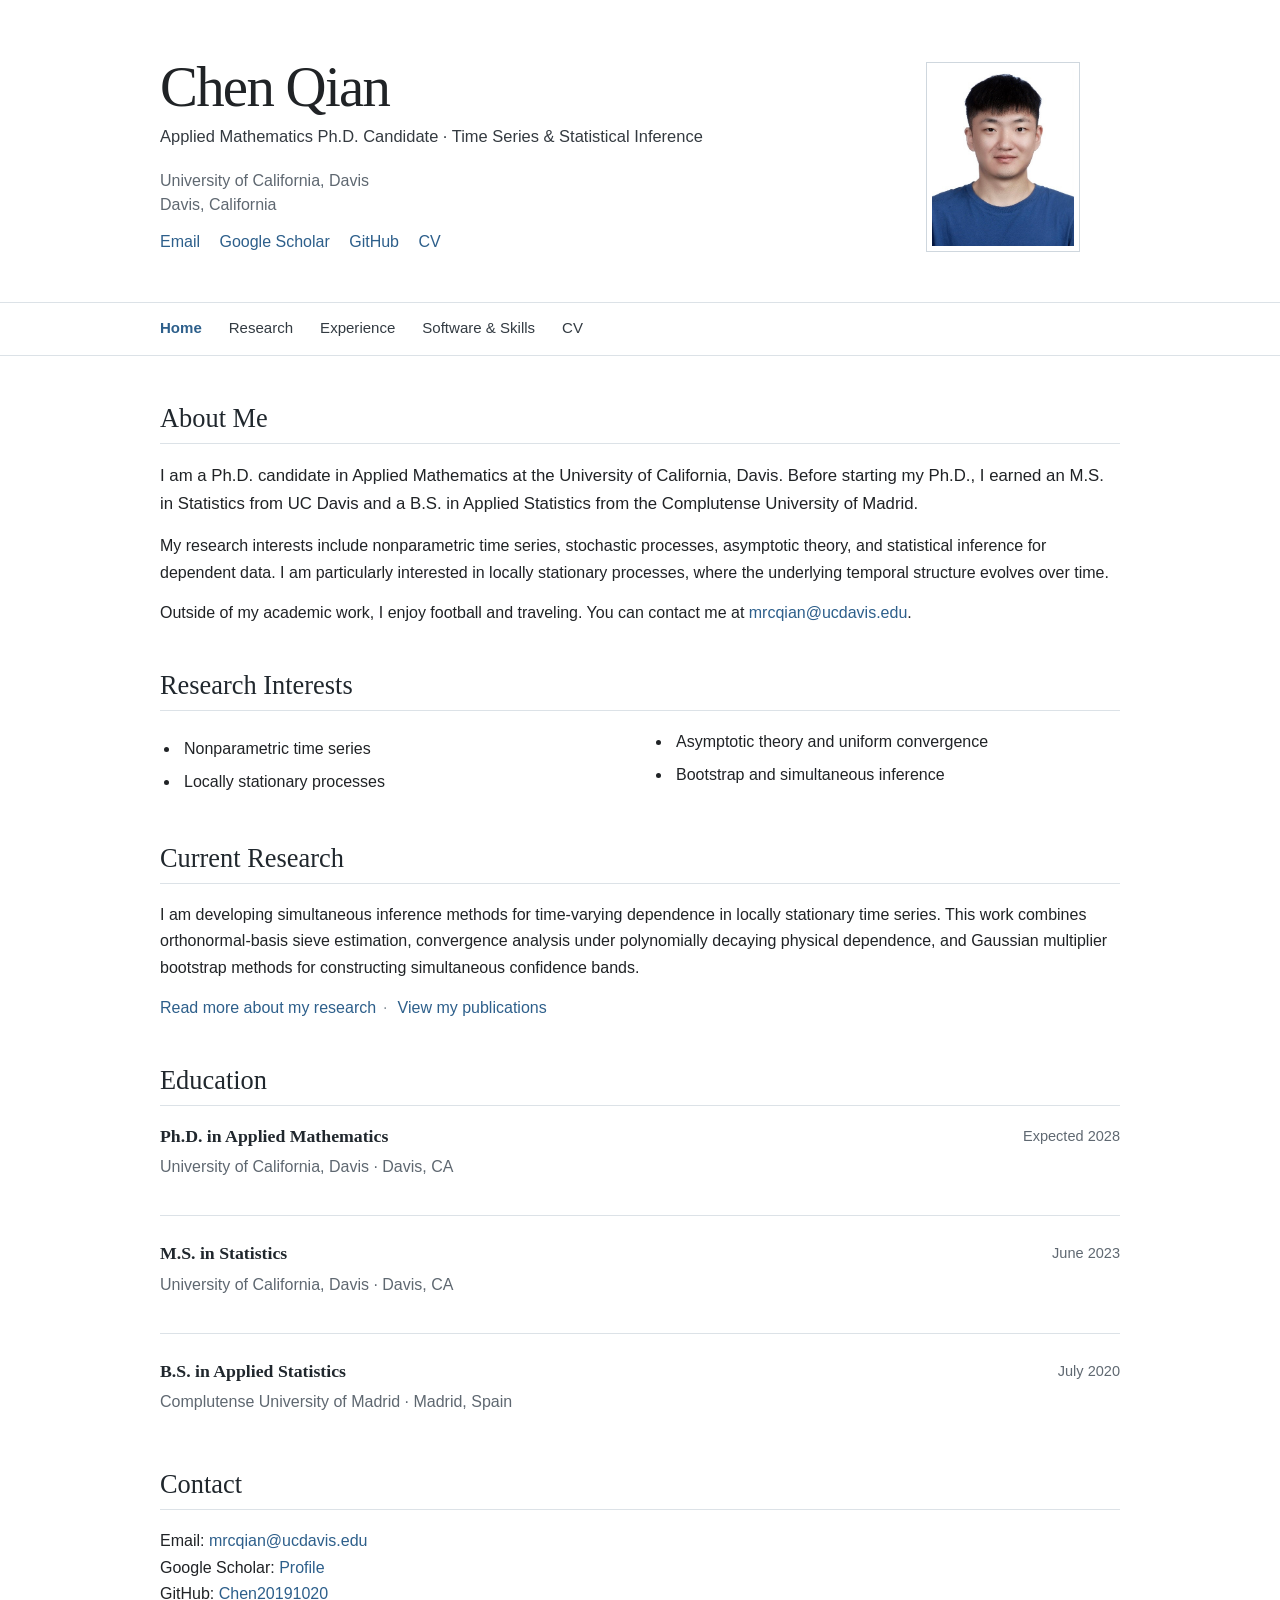
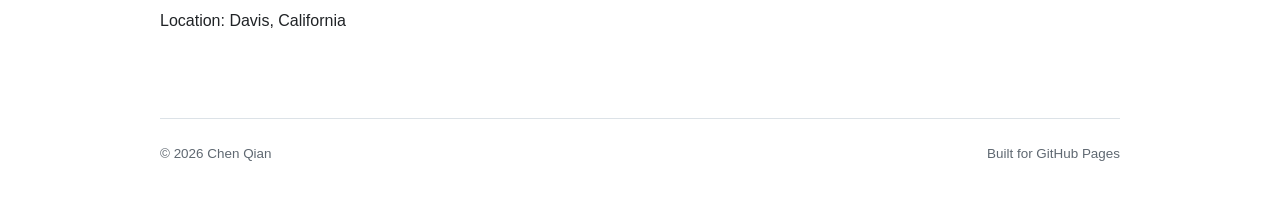
==== index.html @ c3c20bcf "Update index.html" ====
<!doctype html>
<html lang="en">
<head>
  <meta charset="utf-8">
  <meta name="viewport" content="width=device-width, initial-scale=1">
  <meta name="description" content="Chen Qian, Applied Mathematics Ph.D. candidate at UC Davis working on nonparametric time series, stochastic processes, asymptotic theory, and statistical inference for dependent data.">
  <title>Chen Qian | Time Series &amp; Statistical Inference</title>
  <link rel="icon" href="assets/favicon.svg" type="image/svg+xml">
  <link rel="stylesheet" href="assets/styles.css">
</head>
<body>
<header class="site-header">
  <div class="header-inner">
    <div class="identity">
      <h1>Chen Qian</h1>
      <p class="title">Applied Mathematics Ph.D. Candidate · Time Series &amp; Statistical Inference</p>
      <address>
        University of California, Davis<br>
        Davis, California
        <div class="contact-row">
          <a href="mailto:mrcqian@ucdavis.edu">Email</a>
          <a href="https://scholar.google.com/citations?hl=en&amp;user=TE2tZyUAAAAJ" target="_blank" rel="noopener">Google Scholar</a>
          <a href="https://github.com/Chen20191020" target="_blank" rel="noopener">GitHub</a>
          <a href="assets/Chen_Qian_CV.pdf" target="_blank" rel="noopener">CV</a>
        </div>
      </address>
    </div>
    <figure class="portrait">
      <img src="assets/profile-photo.jpg" alt="Portrait of Chen Qian">
    </figure>
  </div>
</header>
<nav class="primary-nav" aria-label="Primary navigation">
  <div class="nav-inner">
    <a class="active" href="index.html">Home</a>
    <a href="research.html">Research</a>
    <a href="experience.html">Experience</a>
    <a href="software.html">Software &amp; Skills</a>
    <a href="assets/Chen_Qian_CV.pdf" target="_blank" rel="noopener">CV</a>
  </div>
</nav>
<main>
  <section>
    <h2>About Me</h2>
    <p class="lead">I am a Ph.D. candidate in Applied Mathematics at the University of California, Davis. Before starting my Ph.D., I earned an M.S. in Statistics from UC Davis and a B.S. in Applied Statistics from the Complutense University of Madrid.</p>
    <p>My research interests include nonparametric time series, stochastic processes, asymptotic theory, and statistical inference for dependent data. I am particularly interested in locally stationary processes, where the underlying temporal structure evolves over time.</p>
    <p>Outside of my academic work, I enjoy football and traveling. You can contact me at <a href="mailto:mrcqian@ucdavis.edu">mrcqian@ucdavis.edu</a>.</p>
  </section>

  <section>
    <h2>Research Interests</h2>
    <ul class="clean-list interest-list">
      <li>Nonparametric time series</li>
      <li>Locally stationary processes</li>
      <li>Asymptotic theory and uniform convergence</li>
      <li>Bootstrap and simultaneous inference</li>
    </ul>
  </section>

  <section>
    <h2>Current Research</h2>
    <p>I am developing simultaneous inference methods for time-varying dependence in locally stationary time series. This work combines orthonormal-basis sieve estimation, convergence analysis under polynomially decaying physical dependence, and Gaussian multiplier bootstrap methods for constructing simultaneous confidence bands.</p>
    <p class="entry-links"><a href="research.html">Read more about my research</a><a href="https://scholar.google.com/citations?hl=en&amp;user=TE2tZyUAAAAJ" target="_blank" rel="noopener">View my publications</a></p>
  </section>

  <section>
    <h2>Education</h2>
    <ul class="timeline">
      <li>
        <div class="entry-head"><div><h3>Ph.D. in Applied Mathematics</h3><p class="entry-org">University of California, Davis · Davis, CA</p></div><time>Expected 2028</time></div>
      </li>
      <li>
        <div class="entry-head"><div><h3>M.S. in Statistics</h3><p class="entry-org">University of California, Davis · Davis, CA</p></div><time>June 2023</time></div>
      </li>
      <li>
        <div class="entry-head"><div><h3>B.S. in Applied Statistics</h3><p class="entry-org">Complutense University of Madrid · Madrid, Spain</p></div><time>July 2020</time></div>
      </li>
    </ul>
  </section>

  <section>
    <h2>Contact</h2>
    <p>Email: <a href="mailto:mrcqian@ucdavis.edu">mrcqian@ucdavis.edu</a><br>
    Google Scholar: <a href="https://scholar.google.com/citations?hl=en&amp;user=TE2tZyUAAAAJ" target="_blank" rel="noopener">Profile</a><br>
    GitHub: <a href="https://github.com/Chen20191020" target="_blank" rel="noopener">Chen20191020</a><br>
    Location: Davis, California</p>
  </section>
</main>
<footer>
  <p>© <span data-year></span> Chen Qian</p>
  <p>Built for GitHub Pages</p>
</footer>
<script src="assets/site.js"></script>
</body>
</html>
---- assets/styles.css ----
:root {
  --ink: #202326;
  --muted: #5f6871;
  --accent: #2d5f8b;
  --accent-dark: #214a6d;
  --line: #dce2e7;
  --soft: #f6f8fa;
  --paper: #ffffff;
  --max: 960px;
}

* { box-sizing: border-box; }
html { scroll-behavior: smooth; }
body {
  margin: 0;
  background: var(--paper);
  color: var(--ink);
  font-family: -apple-system, BlinkMacSystemFont, "Segoe UI", Arial, sans-serif;
  font-size: 16px;
  line-height: 1.66;
  -webkit-font-smoothing: antialiased;
}

a { color: var(--accent); text-decoration: none; }
a:hover, a:focus { color: var(--accent-dark); text-decoration: underline; text-underline-offset: 3px; }
img { max-width: 100%; display: block; }

.site-header {
  border-bottom: 1px solid var(--line);
  background: #fff;
}
.header-inner, .nav-inner, main, footer {
  width: min(calc(100% - 40px), var(--max));
  margin-inline: auto;
}
.header-inner {
  display: grid;
  grid-template-columns: 1fr 174px;
  gap: 48px;
  align-items: center;
  padding: 46px 0 34px;
}
.identity h1 {
  margin: 0 0 7px;
  font-family: Georgia, "Times New Roman", serif;
  font-size: clamp(2.35rem, 6vw, 3.55rem);
  line-height: 1.02;
  font-weight: 500;
  letter-spacing: -0.03em;
}
.identity .title {
  margin: 0 0 18px;
  color: #343a40;
  font-size: 1.03rem;
}
.identity address {
  margin: 0;
  color: var(--muted);
  font-style: normal;
  line-height: 1.55;
}
.identity .contact-row { margin-top: 12px; }
.identity .contact-row a { margin-right: 15px; white-space: nowrap; }
.portrait {
  width: 154px;
  justify-self: end;
  border: 1px solid #cfd7de;
  padding: 5px;
  background: #fff;
}
.portrait img { aspect-ratio: 4 / 5; object-fit: cover; }

.primary-nav { border-bottom: 1px solid var(--line); }
.nav-inner {
  display: flex;
  align-items: center;
  gap: 27px;
  min-height: 52px;
  overflow-x: auto;
  scrollbar-width: none;
}
.nav-inner::-webkit-scrollbar { display: none; }
.nav-inner a {
  position: relative;
  color: #333b42;
  font-size: 0.94rem;
  white-space: nowrap;
  text-decoration: none;
}
.nav-inner a:hover { color: var(--accent); }
.nav-inner a.active { color: var(--accent); font-weight: 650; }
.nav-inner a.active::after {
  content: "";
  position: absolute;
  left: 0;
  right: 0;
  bottom: -16px;
  height: 2px;
  background: var(--accent);
}

main { padding: 46px 0 70px; }
section + section { margin-top: 42px; }
h2, h3 { font-family: Georgia, "Times New Roman", serif; color: #20272d; }
h2 {
  margin: 0 0 18px;
  padding-bottom: 8px;
  border-bottom: 1px solid var(--line);
  font-size: 1.65rem;
  line-height: 1.25;
  font-weight: 500;
}
h3 {
  margin: 0 0 5px;
  font-size: 1.11rem;
  line-height: 1.42;
  font-weight: 600;
}
p { margin: 0 0 14px; }
.lead { font-size: 1.05rem; line-height: 1.72; }
.small, .meta { color: var(--muted); font-size: 0.92rem; }
.note {
  padding: 13px 16px;
  border-left: 3px solid var(--accent);
  background: var(--soft);
  color: #343b41;
}

.clean-list { margin: 0; padding-left: 1.25rem; }
.clean-list li { margin: 7px 0; padding-left: 4px; }
.interest-list { columns: 2; column-gap: 44px; }

.timeline, .project-list, .publication-list, .software-list { list-style: none; margin: 0; padding: 0; }
.timeline > li, .project-list > li, .software-list > li {
  padding: 0 0 25px;
  margin: 0 0 25px;
  border-bottom: 1px solid var(--line);
}
.timeline > li:last-child, .project-list > li:last-child, .software-list > li:last-child { border-bottom: 0; margin-bottom: 0; padding-bottom: 0; }
.entry-head {
  display: grid;
  grid-template-columns: 1fr auto;
  gap: 22px;
  align-items: start;
}
.entry-head time { color: var(--muted); font-size: 0.91rem; white-space: nowrap; }
.entry-org { color: var(--muted); margin: 1px 0 10px; }
.entry-links { margin-top: 9px; }
.entry-links a + a::before { content: "·"; color: #8a939b; margin: 0 10px 0 7px; }

.publication-list { counter-reset: papers; }
.publication-list li {
  counter-increment: papers;
  position: relative;
  padding: 0 0 20px 35px;
  margin-bottom: 20px;
  border-bottom: 1px solid var(--line);
}
.publication-list li::before {
  content: counter(papers) ".";
  position: absolute;
  left: 0;
  top: 0;
  color: var(--muted);
}
.publication-list li:last-child { border-bottom: 0; margin-bottom: 0; }
.paper-title { color: var(--accent); font-weight: 650; }
.authors { margin: 4px 0 0; }
.venue { margin: 2px 0 0; color: var(--muted); }


.skill-grid {
  display: grid;
  grid-template-columns: 190px 1fr;
  gap: 0;
  border-top: 1px solid var(--line);
}
.skill-grid dt, .skill-grid dd { margin: 0; padding: 15px 0; border-bottom: 1px solid var(--line); }
.skill-grid dt { font-weight: 650; padding-right: 28px; }
.skill-grid dd { color: #3d454c; }

.download-box {
  display: flex;
  justify-content: space-between;
  align-items: center;
  gap: 25px;
  padding: 20px 22px;
  border: 1px solid var(--line);
  background: var(--soft);
}
.button {
  display: inline-block;
  padding: 9px 15px;
  border: 1px solid var(--accent);
  color: var(--accent);
  font-size: 0.92rem;
  white-space: nowrap;
}
.button:hover { color: #fff; background: var(--accent); text-decoration: none; }

footer {
  display: flex;
  justify-content: space-between;
  padding: 24px 0 38px;
  border-top: 1px solid var(--line);
  color: var(--muted);
  font-size: 0.84rem;
}
footer p { margin: 0; }

@media (max-width: 720px) {
  .header-inner { grid-template-columns: 1fr 112px; gap: 22px; padding: 32px 0 25px; }
  .portrait { width: 105px; }
  .identity h1 { font-size: 2.25rem; }
  .identity .title { font-size: .96rem; margin-bottom: 12px; }
  .identity address { font-size: .91rem; }
  .identity .contact-row a { display: inline-block; margin-bottom: 2px; }
  .nav-inner { gap: 21px; }
  main { padding-top: 34px; }
  .interest-list { columns: 1; }
  .entry-head { grid-template-columns: 1fr; gap: 2px; }
  .entry-head time { order: -1; }
  .skill-grid { grid-template-columns: 1fr; }
  .skill-grid dt { border-bottom: 0; padding-bottom: 2px; }
  .skill-grid dd { padding-top: 0; }
  .download-box { align-items: flex-start; flex-direction: column; }
  footer { flex-direction: column; gap: 7px; }
}

@media (max-width: 460px) {
  .header-inner, .nav-inner, main, footer { width: min(calc(100% - 28px), var(--max)); }
  .header-inner { grid-template-columns: 1fr; }
  .portrait { justify-self: start; width: 96px; grid-row: 1; }
  .identity { grid-row: 2; }
  .nav-inner a.active::after { bottom: -16px; }
}
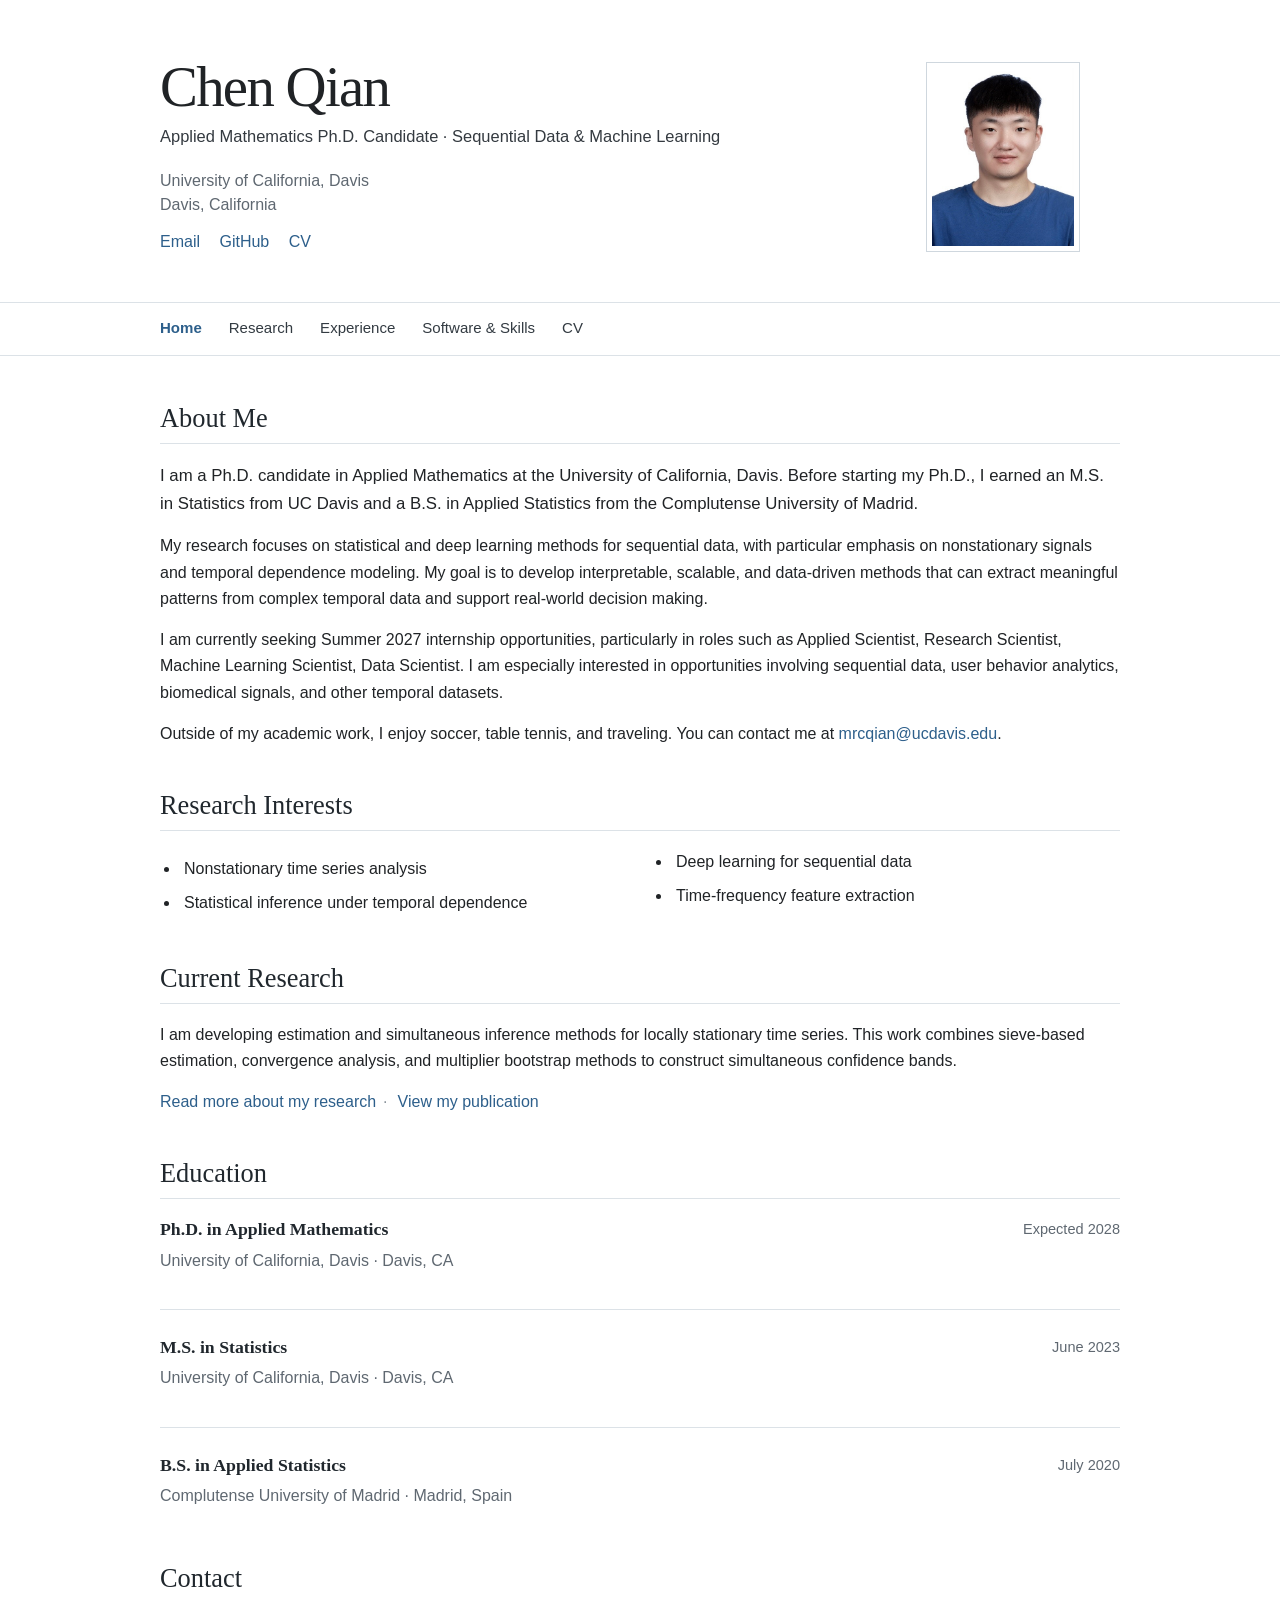
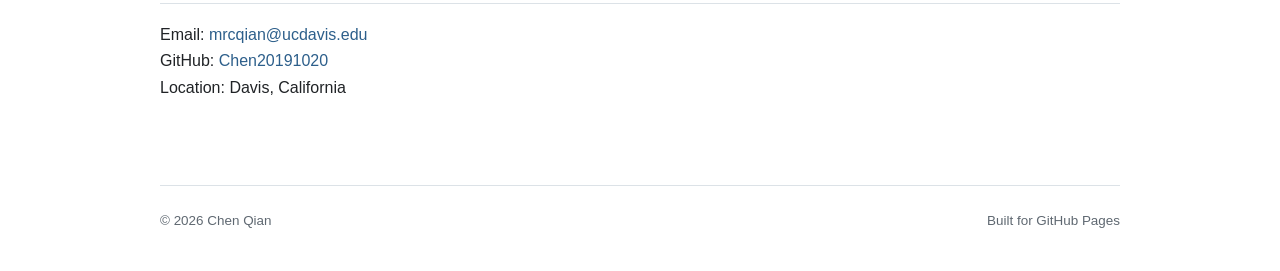
==== commit 466b55f0: "Add files via upload" ====
--- a/index.html
+++ b/index.html
@@ -3,8 +3,8 @@
 <head>
   <meta charset="utf-8">
   <meta name="viewport" content="width=device-width, initial-scale=1">
-  <meta name="description" content="Chen Qian, Applied Mathematics Ph.D. candidate at UC Davis working on nonparametric time series, stochastic processes, asymptotic theory, and statistical inference for dependent data.">
-  <title>Chen Qian | Time Series &amp; Statistical Inference</title>
+  <meta name="description" content="Chen Qian, Applied Mathematics Ph.D. candidate at UC Davis working on sequential data, time series, statistical inference, and machine learning.">
+  <title>Chen Qian | Sequential Data &amp; Machine Learning</title>
   <link rel="icon" href="assets/favicon.svg" type="image/svg+xml">
   <link rel="stylesheet" href="assets/styles.css">
 </head>
@@ -13,20 +13,19 @@
   <div class="header-inner">
     <div class="identity">
       <h1>Chen Qian</h1>
-      <p class="title">Applied Mathematics Ph.D. Candidate · Time Series &amp; Statistical Inference</p>
+      <p class="title">Applied Mathematics Ph.D. Candidate · Sequential Data &amp; Machine Learning</p>
       <address>
         University of California, Davis<br>
         Davis, California
         <div class="contact-row">
           <a href="mailto:mrcqian@ucdavis.edu">Email</a>
-          <a href="https://scholar.google.com/citations?hl=en&amp;user=TE2tZyUAAAAJ" target="_blank" rel="noopener">Google Scholar</a>
           <a href="https://github.com/Chen20191020" target="_blank" rel="noopener">GitHub</a>
           <a href="assets/Chen_Qian_CV.pdf" target="_blank" rel="noopener">CV</a>
         </div>
       </address>
     </div>
     <figure class="portrait">
-      <img src="assets/profile-photo.jpg" alt="Portrait of Chen Qian">
+      <img src="assets/profile-photo.jpg" alt="Profile placeholder for Chen Qian">
     </figure>
   </div>
 </header>
@@ -43,24 +42,25 @@
   <section>
     <h2>About Me</h2>
     <p class="lead">I am a Ph.D. candidate in Applied Mathematics at the University of California, Davis. Before starting my Ph.D., I earned an M.S. in Statistics from UC Davis and a B.S. in Applied Statistics from the Complutense University of Madrid.</p>
-    <p>My research interests include nonparametric time series, stochastic processes, asymptotic theory, and statistical inference for dependent data. I am particularly interested in locally stationary processes, where the underlying temporal structure evolves over time.</p>
-    <p>Outside of my academic work, I enjoy football and traveling. You can contact me at <a href="mailto:mrcqian@ucdavis.edu">mrcqian@ucdavis.edu</a>.</p>
+    <p>My research focuses on statistical and deep learning methods for sequential data, with particular emphasis on nonstationary signals and temporal dependence modeling. My goal is to develop interpretable, scalable, and data-driven methods that can extract meaningful patterns from complex temporal data and support real-world decision making.</p>
+    <p>I am currently seeking Summer 2027 internship opportunities, particularly in roles such as Applied Scientist, Research Scientist, Machine Learning Scientist, Data Scientist. I am especially interested in opportunities involving sequential data, user behavior analytics, biomedical signals, and other temporal datasets.</p>
+    <p>Outside of my academic work, I enjoy soccer, table tennis, and traveling. You can contact me at <a href="mailto:mrcqian@ucdavis.edu">mrcqian@ucdavis.edu</a>.</p>
   </section>
 
   <section>
     <h2>Research Interests</h2>
     <ul class="clean-list interest-list">
-      <li>Nonparametric time series</li>
-      <li>Locally stationary processes</li>
-      <li>Asymptotic theory and uniform convergence</li>
-      <li>Bootstrap and simultaneous inference</li>
+      <li>Nonstationary time series analysis</li>
+      <li>Statistical inference under temporal dependence</li>
+      <li>Deep learning for sequential data</li>
+      <li>Time-frequency feature extraction</li>
     </ul>
   </section>
 
   <section>
     <h2>Current Research</h2>
-    <p>I am developing simultaneous inference methods for time-varying dependence in locally stationary time series. This work combines orthonormal-basis sieve estimation, convergence analysis under polynomially decaying physical dependence, and Gaussian multiplier bootstrap methods for constructing simultaneous confidence bands.</p>
-    <p class="entry-links"><a href="research.html">Read more about my research</a><a href="https://scholar.google.com/citations?hl=en&amp;user=TE2tZyUAAAAJ" target="_blank" rel="noopener">View my publications</a></p>
+    <p>I am developing estimation and simultaneous inference methods for locally stationary time series. This work combines sieve-based estimation, convergence analysis, and multiplier bootstrap methods to construct simultaneous confidence bands.</p>
+    <p class="entry-links"><a href="research.html">Read more about my research</a><a href="https://scholar.google.com/citations?hl=en&user=TE2tZyUAAAAJ" target="_blank" rel="noopener">View my publication</a></p>
   </section>
 
   <section>
@@ -81,7 +81,6 @@
   <section>
     <h2>Contact</h2>
     <p>Email: <a href="mailto:mrcqian@ucdavis.edu">mrcqian@ucdavis.edu</a><br>
-    Google Scholar: <a href="https://scholar.google.com/citations?hl=en&amp;user=TE2tZyUAAAAJ" target="_blank" rel="noopener">Profile</a><br>
     GitHub: <a href="https://github.com/Chen20191020" target="_blank" rel="noopener">Chen20191020</a><br>
     Location: Davis, California</p>
   </section>
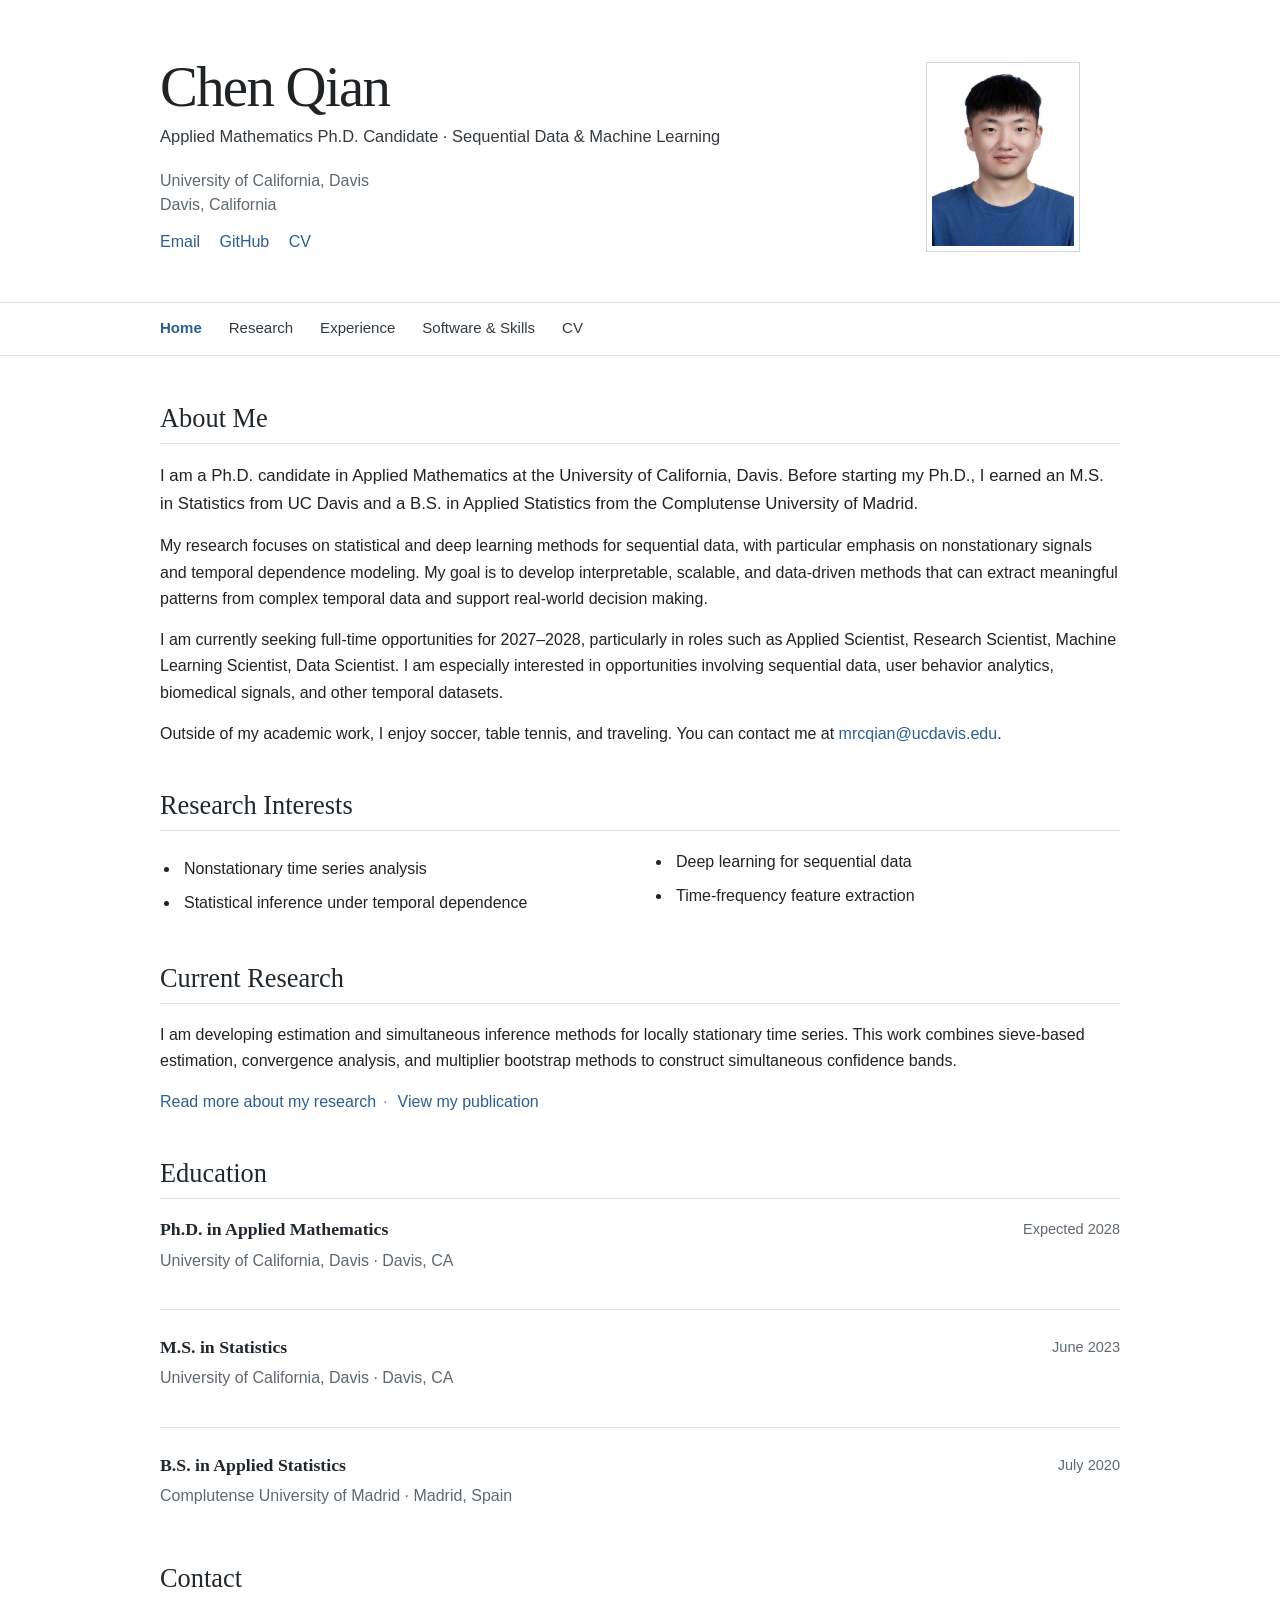
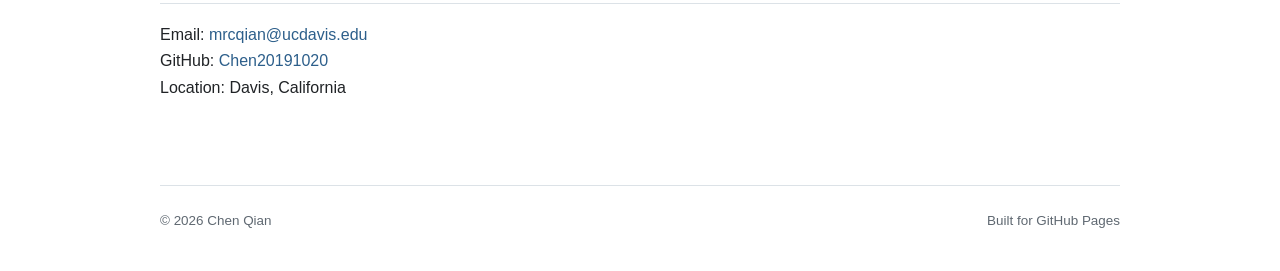
==== commit 4a551b1c: "Update index.html" ====
--- a/index.html
+++ b/index.html
@@ -43,7 +43,7 @@
     <h2>About Me</h2>
     <p class="lead">I am a Ph.D. candidate in Applied Mathematics at the University of California, Davis. Before starting my Ph.D., I earned an M.S. in Statistics from UC Davis and a B.S. in Applied Statistics from the Complutense University of Madrid.</p>
     <p>My research focuses on statistical and deep learning methods for sequential data, with particular emphasis on nonstationary signals and temporal dependence modeling. My goal is to develop interpretable, scalable, and data-driven methods that can extract meaningful patterns from complex temporal data and support real-world decision making.</p>
-    <p>I am currently seeking Summer 2027 internship opportunities, particularly in roles such as Applied Scientist, Research Scientist, Machine Learning Scientist, Data Scientist. I am especially interested in opportunities involving sequential data, user behavior analytics, biomedical signals, and other temporal datasets.</p>
+    <p>I am currently seeking full-time opportunities for 2027–2028, particularly in roles such as Applied Scientist, Research Scientist, Machine Learning Scientist, Data Scientist. I am especially interested in opportunities involving sequential data, user behavior analytics, biomedical signals, and other temporal datasets.</p>
     <p>Outside of my academic work, I enjoy soccer, table tennis, and traveling. You can contact me at <a href="mailto:mrcqian@ucdavis.edu">mrcqian@ucdavis.edu</a>.</p>
   </section>
 
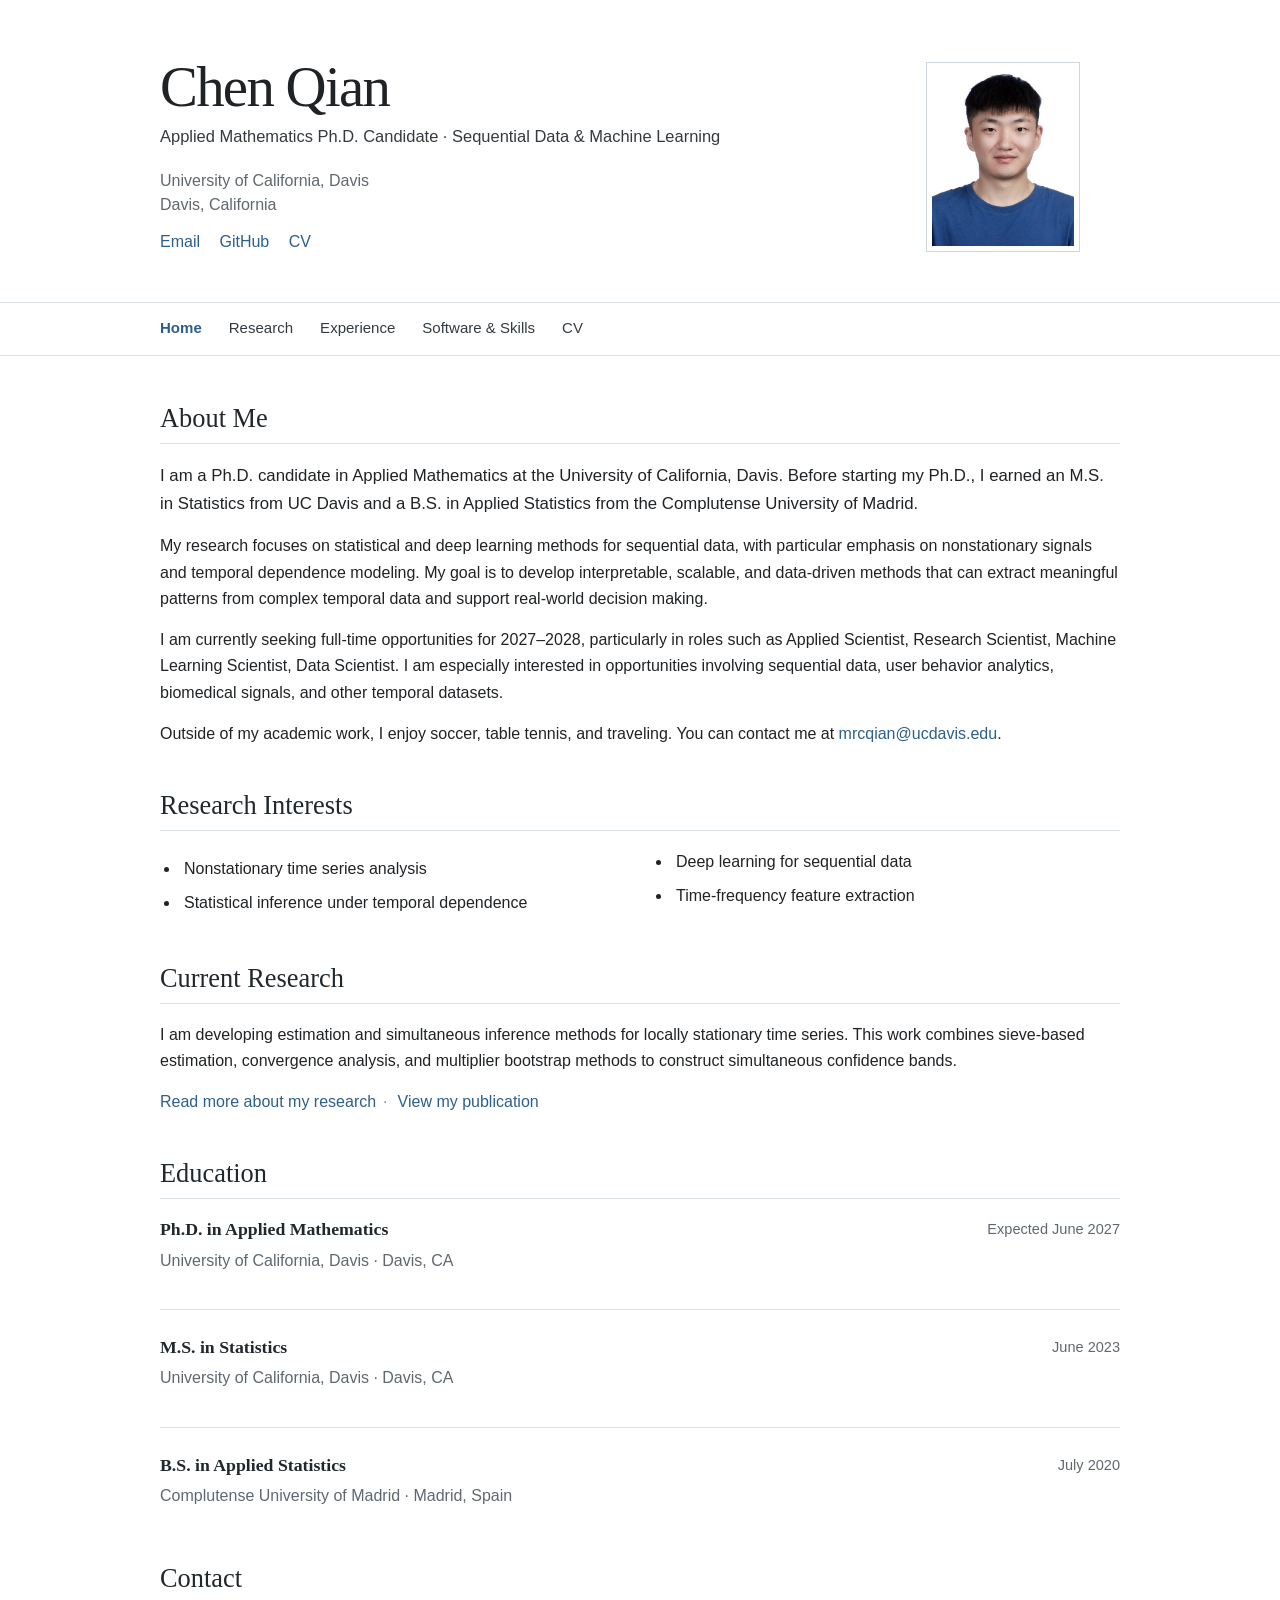
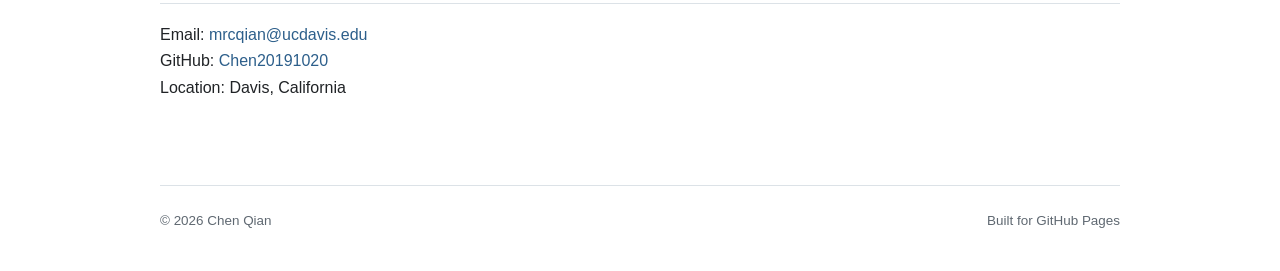
==== commit b4b8358c: "Correct expected PhD graduation to June 2027 from current CV" ====
--- a/index.html
+++ b/index.html
@@ -67,7 +67,7 @@
     <h2>Education</h2>
     <ul class="timeline">
       <li>
-        <div class="entry-head"><div><h3>Ph.D. in Applied Mathematics</h3><p class="entry-org">University of California, Davis · Davis, CA</p></div><time>Expected 2028</time></div>
+        <div class="entry-head"><div><h3>Ph.D. in Applied Mathematics</h3><p class="entry-org">University of California, Davis · Davis, CA</p></div><time>Expected June 2027</time></div>
       </li>
       <li>
         <div class="entry-head"><div><h3>M.S. in Statistics</h3><p class="entry-org">University of California, Davis · Davis, CA</p></div><time>June 2023</time></div>
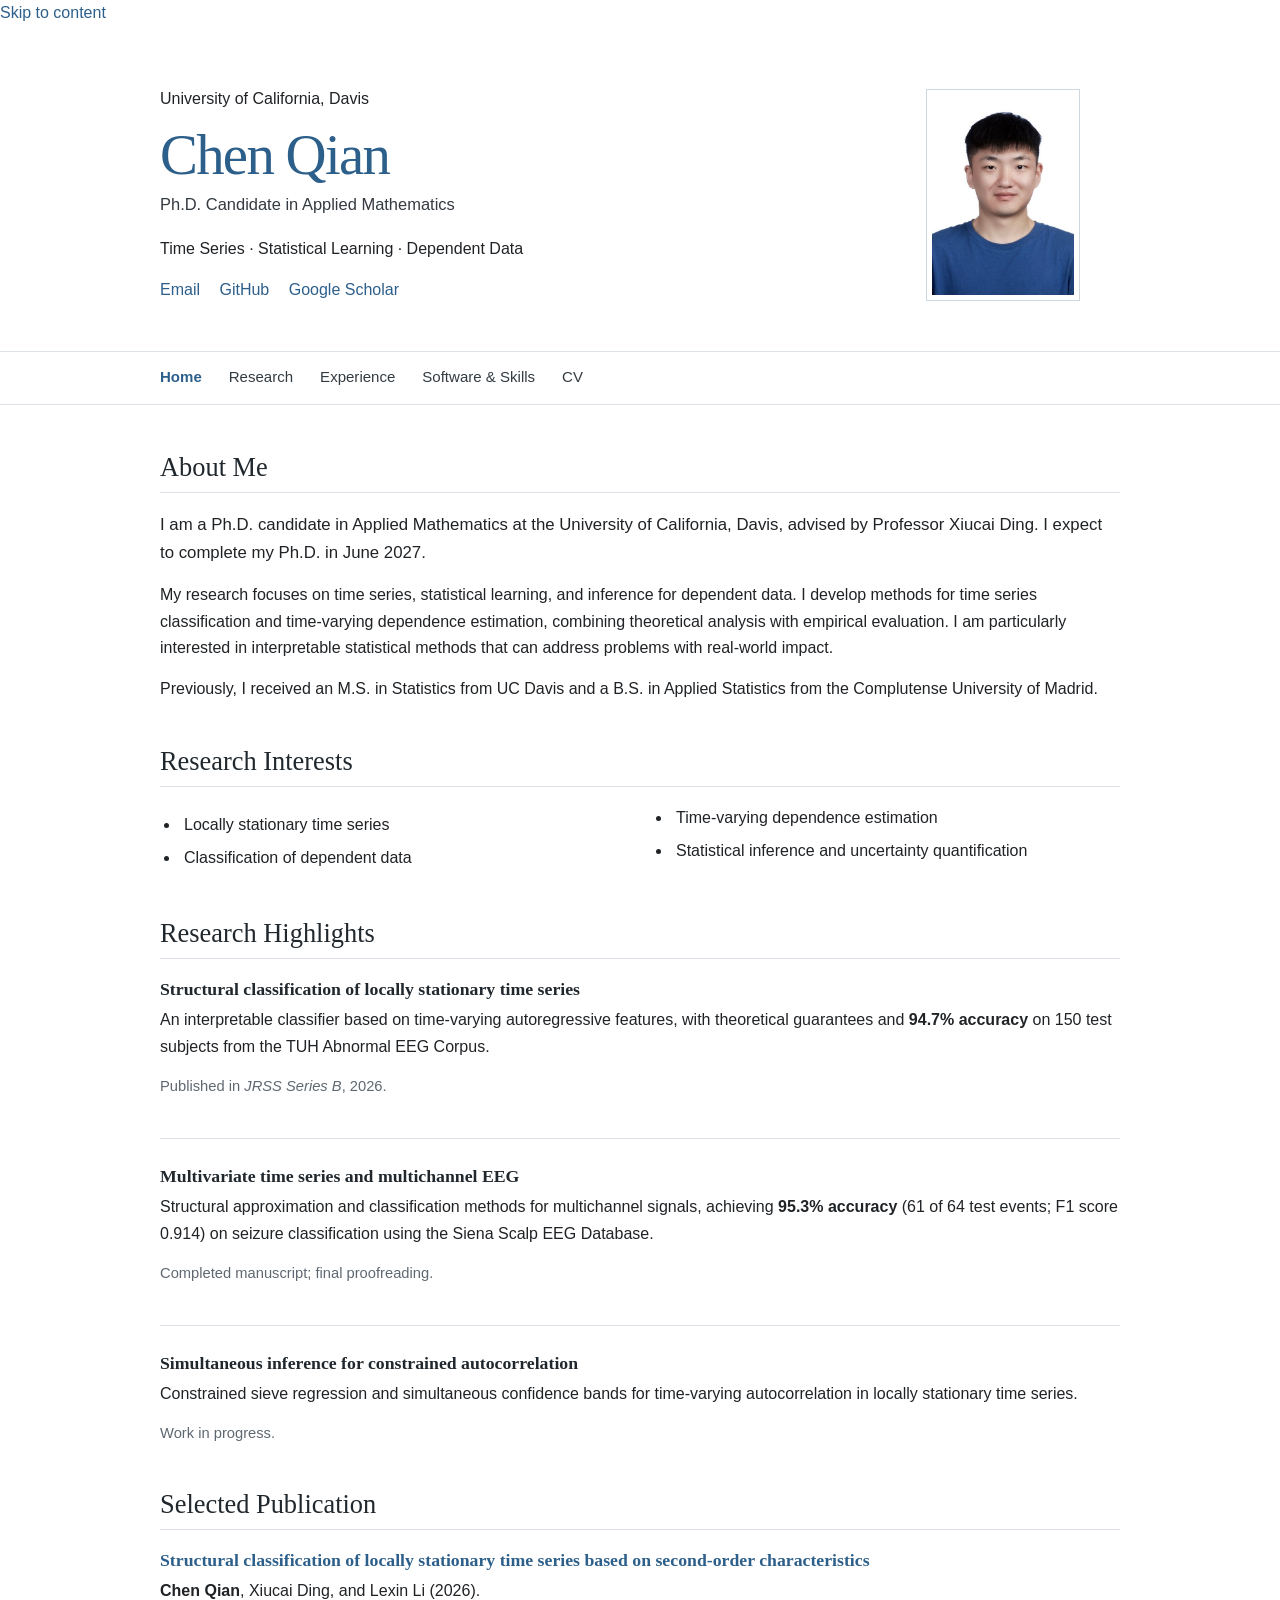
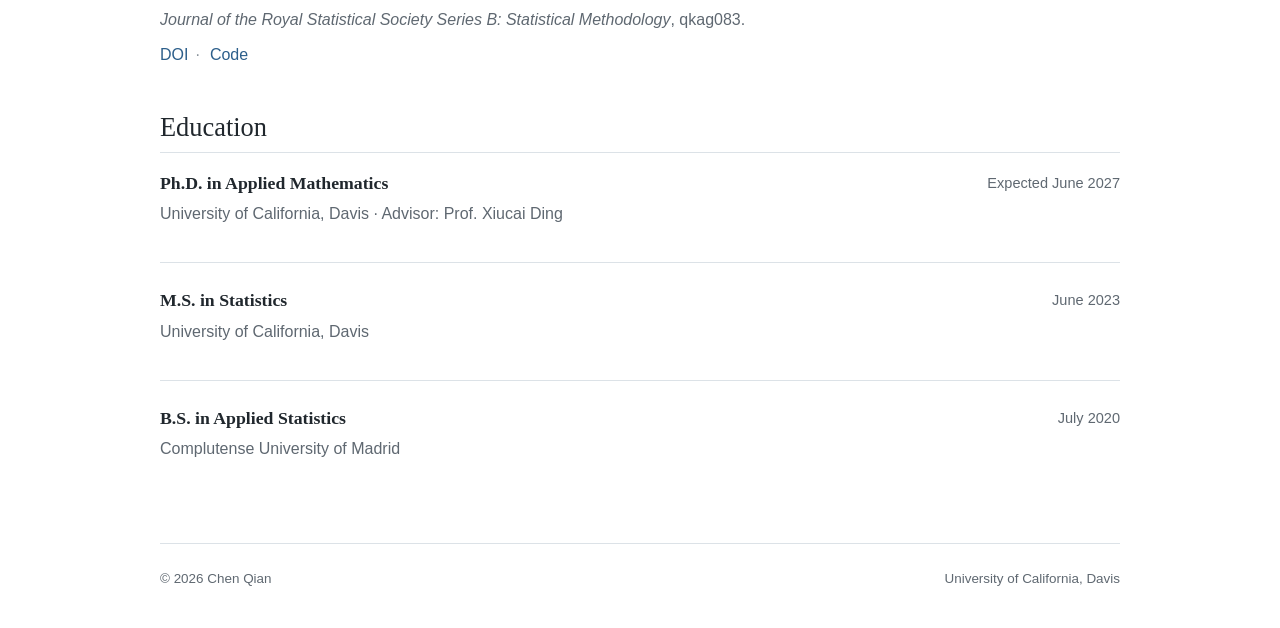
==== commit 2927ce77: "Refresh index.html from October 2026 CV and minimal design" ====
--- a/index.html
+++ b/index.html
@@ -3,91 +3,98 @@
 <head>
   <meta charset="utf-8">
   <meta name="viewport" content="width=device-width, initial-scale=1">
-  <meta name="description" content="Chen Qian, Applied Mathematics Ph.D. candidate at UC Davis working on sequential data, time series, statistical inference, and machine learning.">
-  <title>Chen Qian | Sequential Data &amp; Machine Learning</title>
+  <meta name="description" content="Chen Qian, Applied Mathematics Ph.D. candidate at UC Davis, researching time series, statistical learning, and inference for dependent data.">
+  <meta name="theme-color" content="#ffffff">
+  <title>Home | Chen Qian</title>
   <link rel="icon" href="assets/favicon.svg" type="image/svg+xml">
   <link rel="stylesheet" href="assets/styles.css">
 </head>
 <body>
+<a class="skip-link" href="#content">Skip to content</a>
 <header class="site-header">
   <div class="header-inner">
     <div class="identity">
-      <h1>Chen Qian</h1>
-      <p class="title">Applied Mathematics Ph.D. Candidate · Sequential Data &amp; Machine Learning</p>
-      <address>
-        University of California, Davis<br>
-        Davis, California
-        <div class="contact-row">
-          <a href="mailto:mrcqian@ucdavis.edu">Email</a>
-          <a href="https://github.com/Chen20191020" target="_blank" rel="noopener">GitHub</a>
-          <a href="assets/Chen_Qian_CV.pdf" target="_blank" rel="noopener">CV</a>
-        </div>
-      </address>
+      <p class="eyebrow">University of California, Davis</p>
+      <h1><a href="index.html">Chen Qian</a></h1>
+      <p class="title">Ph.D. Candidate in Applied Mathematics</p>
+      <p class="specialty">Time Series · Statistical Learning · Dependent Data</p>
+      <div class="contact-row" aria-label="Contact and academic profiles">
+        <a href="mailto:mrcqian@ucdavis.edu">Email</a>
+        <a href="https://github.com/Chen20191020" target="_blank" rel="noopener noreferrer">GitHub</a>
+        <a href="https://scholar.google.com/citations?hl=en&user=TE2tZyUAAAAJ" target="_blank" rel="noopener noreferrer">Google Scholar</a>
+      </div>
     </div>
     <figure class="portrait">
-      <img src="assets/profile-photo.jpg" alt="Profile placeholder for Chen Qian">
+      <img src="assets/profile-photo.jpg" alt="Portrait of Chen Qian" width="160" height="200">
     </figure>
   </div>
 </header>
-<nav class="primary-nav" aria-label="Primary navigation">
+<nav class="primary-nav" aria-label="Main navigation">
   <div class="nav-inner">
-    <a class="active" href="index.html">Home</a>
-    <a href="research.html">Research</a>
-    <a href="experience.html">Experience</a>
-    <a href="software.html">Software &amp; Skills</a>
-    <a href="assets/Chen_Qian_CV.pdf" target="_blank" rel="noopener">CV</a>
+      <a href="index.html" class="active" aria-current="page">Home</a>
+      <a href="research.html">Research</a>
+      <a href="experience.html">Experience</a>
+      <a href="software.html">Software &amp; Skills</a>
+      <a href="cv.html">CV</a>
   </div>
 </nav>
-<main>
-  <section>
+<main id="content">
+<section>
     <h2>About Me</h2>
-    <p class="lead">I am a Ph.D. candidate in Applied Mathematics at the University of California, Davis. Before starting my Ph.D., I earned an M.S. in Statistics from UC Davis and a B.S. in Applied Statistics from the Complutense University of Madrid.</p>
-    <p>My research focuses on statistical and deep learning methods for sequential data, with particular emphasis on nonstationary signals and temporal dependence modeling. My goal is to develop interpretable, scalable, and data-driven methods that can extract meaningful patterns from complex temporal data and support real-world decision making.</p>
-    <p>I am currently seeking full-time opportunities for 2027–2028, particularly in roles such as Applied Scientist, Research Scientist, Machine Learning Scientist, Data Scientist. I am especially interested in opportunities involving sequential data, user behavior analytics, biomedical signals, and other temporal datasets.</p>
-    <p>Outside of my academic work, I enjoy soccer, table tennis, and traveling. You can contact me at <a href="mailto:mrcqian@ucdavis.edu">mrcqian@ucdavis.edu</a>.</p>
+    <p class="lead">I am a Ph.D. candidate in Applied Mathematics at the University of California, Davis, advised by Professor Xiucai Ding. I expect to complete my Ph.D. in June 2027.</p>
+    <p>My research focuses on time series, statistical learning, and inference for dependent data. I develop methods for time series classification and time-varying dependence estimation, combining theoretical analysis with empirical evaluation. I am particularly interested in interpretable statistical methods that can address problems with real-world impact.</p>
+    <p>Previously, I received an M.S. in Statistics from UC Davis and a B.S. in Applied Statistics from the Complutense University of Madrid.</p>
   </section>
-
   <section>
     <h2>Research Interests</h2>
     <ul class="clean-list interest-list">
-      <li>Nonstationary time series analysis</li>
-      <li>Statistical inference under temporal dependence</li>
-      <li>Deep learning for sequential data</li>
-      <li>Time-frequency feature extraction</li>
+      <li>Locally stationary time series</li>
+      <li>Classification of dependent data</li>
+      <li>Time-varying dependence estimation</li>
+      <li>Statistical inference and uncertainty quantification</li>
     </ul>
   </section>
-
   <section>
-    <h2>Current Research</h2>
-    <p>I am developing estimation and simultaneous inference methods for locally stationary time series. This work combines sieve-based estimation, convergence analysis, and multiplier bootstrap methods to construct simultaneous confidence bands.</p>
-    <p class="entry-links"><a href="research.html">Read more about my research</a><a href="https://scholar.google.com/citations?hl=en&user=TE2tZyUAAAAJ" target="_blank" rel="noopener">View my publication</a></p>
+    <h2>Research Highlights</h2>
+    <ul class="timeline">
+      <li>
+        <h3>Structural classification of locally stationary time series</h3>
+        <p>An interpretable classifier based on time-varying autoregressive features, with theoretical guarantees and <strong>94.7% accuracy</strong> on 150 test subjects from the TUH Abnormal EEG Corpus.</p>
+        <p class="small">Published in <em>JRSS Series B</em>, 2026.</p>
+      </li>
+      <li>
+        <h3>Multivariate time series and multichannel EEG</h3>
+        <p>Structural approximation and classification methods for multichannel signals, achieving <strong>95.3% accuracy</strong> (61 of 64 test events; F1 score 0.914) on seizure classification using the Siena Scalp EEG Database.</p>
+        <p class="small">Completed manuscript; final proofreading.</p>
+      </li>
+      <li>
+        <h3>Simultaneous inference for constrained autocorrelation</h3>
+        <p>Constrained sieve regression and simultaneous confidence bands for time-varying autocorrelation in locally stationary time series.</p>
+        <p class="small">Work in progress.</p>
+      </li>
+    </ul>
   </section>
-
+  <section>
+    <h2>Selected Publication</h2>
+    <article class="publication">
+      <h3><a href="https://doi.org/10.1093/jrsssb/qkag083" target="_blank" rel="noopener noreferrer">Structural classification of locally stationary time series based on second-order characteristics</a></h3>
+      <p class="authors"><strong>Chen Qian</strong>, Xiucai Ding, and Lexin Li (2026).</p>
+      <p class="venue"><em>Journal of the Royal Statistical Society Series B: Statistical Methodology</em>, qkag083.</p>
+      <p class="entry-links"><a href="https://doi.org/10.1093/jrsssb/qkag083" target="_blank" rel="noopener noreferrer">DOI</a><a href="https://github.com/Chen20191020/TimeSeries_Classification" target="_blank" rel="noopener noreferrer">Code</a></p>
+    </article>
+  </section>
   <section>
     <h2>Education</h2>
     <ul class="timeline">
-      <li>
-        <div class="entry-head"><div><h3>Ph.D. in Applied Mathematics</h3><p class="entry-org">University of California, Davis · Davis, CA</p></div><time>Expected June 2027</time></div>
-      </li>
-      <li>
-        <div class="entry-head"><div><h3>M.S. in Statistics</h3><p class="entry-org">University of California, Davis · Davis, CA</p></div><time>June 2023</time></div>
-      </li>
-      <li>
-        <div class="entry-head"><div><h3>B.S. in Applied Statistics</h3><p class="entry-org">Complutense University of Madrid · Madrid, Spain</p></div><time>July 2020</time></div>
-      </li>
+      <li><div class="entry-head"><div><h3>Ph.D. in Applied Mathematics</h3><p class="entry-org">University of California, Davis · Advisor: Prof. Xiucai Ding</p></div><time>Expected June 2027</time></div></li>
+      <li><div class="entry-head"><div><h3>M.S. in Statistics</h3><p class="entry-org">University of California, Davis</p></div><time>June 2023</time></div></li>
+      <li><div class="entry-head"><div><h3>B.S. in Applied Statistics</h3><p class="entry-org">Complutense University of Madrid</p></div><time>July 2020</time></div></li>
     </ul>
-  </section>
-
-  <section>
-    <h2>Contact</h2>
-    <p>Email: <a href="mailto:mrcqian@ucdavis.edu">mrcqian@ucdavis.edu</a><br>
-    GitHub: <a href="https://github.com/Chen20191020" target="_blank" rel="noopener">Chen20191020</a><br>
-    Location: Davis, California</p>
   </section>
 </main>
 <footer>
-  <p>© <span data-year></span> Chen Qian</p>
-  <p>Built for GitHub Pages</p>
+  <p>© <span data-year>2026</span> Chen Qian</p>
+  <p>University of California, Davis</p>
 </footer>
 <script src="assets/site.js"></script>
 </body>
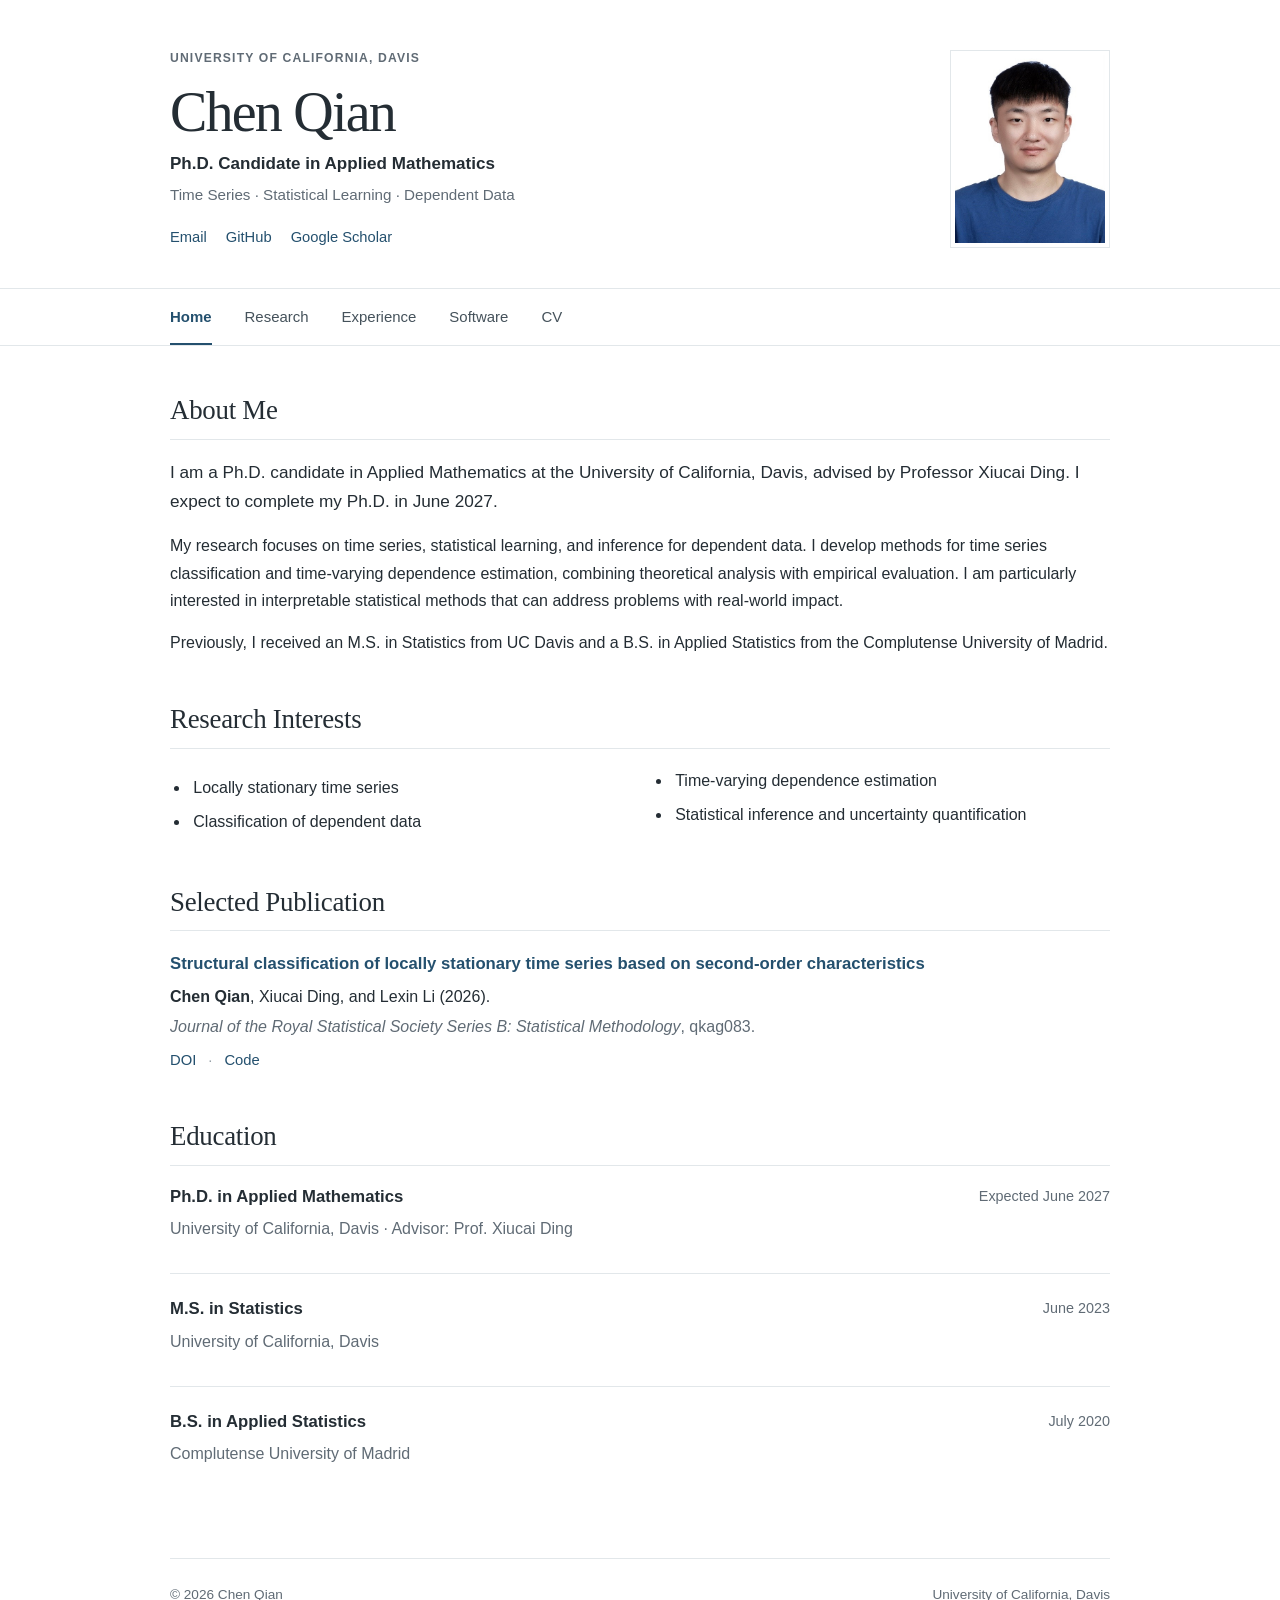
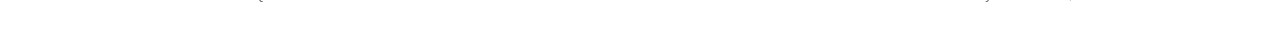
==== commit b32f99a5: "Simplify site sections and show original October 2026 CV PDF directly" ====
--- a/index.html
+++ b/index.html
@@ -34,8 +34,8 @@
       <a href="index.html" class="active" aria-current="page">Home</a>
       <a href="research.html">Research</a>
       <a href="experience.html">Experience</a>
-      <a href="software.html">Software &amp; Skills</a>
-      <a href="cv.html">CV</a>
+      <a href="software.html">Software</a>
+      <a href="assets/Chen_Qian_CV.pdf" target="_blank" rel="noopener noreferrer">CV</a>
   </div>
 </nav>
 <main id="content">
@@ -52,26 +52,6 @@
       <li>Classification of dependent data</li>
       <li>Time-varying dependence estimation</li>
       <li>Statistical inference and uncertainty quantification</li>
-    </ul>
-  </section>
-  <section>
-    <h2>Research Highlights</h2>
-    <ul class="timeline">
-      <li>
-        <h3>Structural classification of locally stationary time series</h3>
-        <p>An interpretable classifier based on time-varying autoregressive features, with theoretical guarantees and <strong>94.7% accuracy</strong> on 150 test subjects from the TUH Abnormal EEG Corpus.</p>
-        <p class="small">Published in <em>JRSS Series B</em>, 2026.</p>
-      </li>
-      <li>
-        <h3>Multivariate time series and multichannel EEG</h3>
-        <p>Structural approximation and classification methods for multichannel signals, achieving <strong>95.3% accuracy</strong> (61 of 64 test events; F1 score 0.914) on seizure classification using the Siena Scalp EEG Database.</p>
-        <p class="small">Completed manuscript; final proofreading.</p>
-      </li>
-      <li>
-        <h3>Simultaneous inference for constrained autocorrelation</h3>
-        <p>Constrained sieve regression and simultaneous confidence bands for time-varying autocorrelation in locally stationary time series.</p>
-        <p class="small">Work in progress.</p>
-      </li>
     </ul>
   </section>
   <section>
--- a/assets/styles.css
+++ b/assets/styles.css
@@ -1,236 +1,103 @@
 :root {
-  --ink: #202326;
-  --muted: #5f6871;
-  --accent: #2d5f8b;
-  --accent-dark: #214a6d;
-  --line: #dce2e7;
-  --soft: #f6f8fa;
-  --paper: #ffffff;
-  --max: 960px;
+  --ink: #242d34; --muted: #606b75; --accent: #24506e; --accent-dark: #193950;
+  --line: #e2e7ea; --soft: #f8fafb; --paper: #ffffff; --max: 940px;
 }
-
 * { box-sizing: border-box; }
 html { scroll-behavior: smooth; }
 body {
-  margin: 0;
-  background: var(--paper);
-  color: var(--ink);
-  font-family: -apple-system, BlinkMacSystemFont, "Segoe UI", Arial, sans-serif;
-  font-size: 16px;
-  line-height: 1.66;
-  -webkit-font-smoothing: antialiased;
+  margin: 0; background: var(--paper); color: var(--ink);
+  font-family: -apple-system, BlinkMacSystemFont, "Segoe UI", Roboto, Arial, sans-serif;
+  font-size: 16px; line-height: 1.7; -webkit-font-smoothing: antialiased;
 }
-
-a { color: var(--accent); text-decoration: none; }
-a:hover, a:focus { color: var(--accent-dark); text-decoration: underline; text-underline-offset: 3px; }
-img { max-width: 100%; display: block; }
-
-.site-header {
-  border-bottom: 1px solid var(--line);
-  background: #fff;
+a { color: var(--accent); text-decoration: none; text-underline-offset: 3px; }
+a:hover { color: var(--accent-dark); text-decoration: underline; }
+a:focus-visible { outline: 2px solid var(--accent); outline-offset: 4px; }
+img { display: block; max-width: 100%; }
+.skip-link { position: absolute; top: -80px; left: 12px; z-index: 2; padding: 9px 12px; color: #fff; background: var(--ink); }
+.skip-link:focus { top: 12px; color: #fff; }
+.header-inner, .nav-inner, main, footer { width: min(calc(100% - 48px), var(--max)); margin-inline: auto; }
+.site-header { border-bottom: 1px solid var(--line); background: var(--paper); }
+.header-inner { display: grid; grid-template-columns: minmax(0, 1fr) 160px; align-items: center; gap: 44px; padding: 48px 0 38px; }
+.eyebrow { margin: 0 0 13px; color: var(--muted); font-size: .76rem; font-weight: 650; letter-spacing: .095em; text-transform: uppercase; }
+.identity h1 { margin: 0 0 8px; font-family: Georgia, "Times New Roman", serif; font-size: clamp(2.4rem, 5.4vw, 3.5rem); line-height: 1.08; font-weight: 500; letter-spacing: -.032em; }
+.identity h1 a { color: var(--ink); }
+.identity h1 a:hover { text-decoration: none; }
+.identity .title { margin: 0; font-size: 1.065rem; font-weight: 550; }
+.identity .specialty { margin: 3px 0 17px; color: var(--muted); font-size: .95rem; }
+.contact-row { display: flex; flex-wrap: wrap; gap: 9px 19px; font-size: .92rem; }
+.portrait { margin: 0; padding: 4px; border: 1px solid var(--line); background: white; }
+.portrait img { width: 100%; height: auto; aspect-ratio: 4 / 5; object-fit: cover; }
+.primary-nav { border-bottom: 1px solid var(--line); }
+.nav-inner { display: flex; align-items: center; gap: 33px; min-height: 56px; overflow-x: auto; scrollbar-width: none; }
+.nav-inner::-webkit-scrollbar { display: none; }
+.nav-inner a { display: inline-flex; align-items: center; min-height: 56px; position: relative; font-size: .935rem; font-weight: 500; white-space: nowrap; color: #45525b; }
+.nav-inner a:hover, .nav-inner a.active { color: var(--accent); text-decoration: none; }
+.nav-inner a.active { font-weight: 650; }
+.nav-inner a.active::after { content: ""; position: absolute; height: 2px; bottom: 0; left: 0; right: 0; background: var(--accent); }
+main { padding: 48px 0 80px; }
+section + section { margin-top: 47px; }
+h2, h3 { color: var(--ink); }
+h2 { margin: 0 0 18px; padding-bottom: 11px; border-bottom: 1px solid var(--line); font-family: Georgia, "Times New Roman", serif; font-size: 1.68rem; line-height: 1.25; font-weight: 500; letter-spacing: -.01em; }
+h3 { margin: 0 0 6px; font-size: 1.045rem; line-height: 1.52; font-weight: 650; }
+p { margin: 0 0 15px; }
+.lead { font-size: 1.075rem; line-height: 1.74; }
+.small { color: var(--muted); font-size: .91rem; }
+.clean-list { margin: 0; padding-left: 1.27rem; }
+.clean-list li { margin: 7px 0; padding-left: 3px; }
+.interest-list { columns: 2; column-gap: 44px; }
+.interest-list li { break-inside: avoid; }
+.timeline, .project-list, .publication-list, .software-list, .manuscript-list { margin: 0; padding: 0; list-style: none; }
+.timeline > li, .project-list > li, .software-list > li, .manuscript-list > li { border-bottom: 1px solid var(--line); padding: 0 0 21px; margin: 0 0 22px; }
+.timeline > li:last-child, .project-list > li:last-child, .software-list > li:last-child, .manuscript-list > li:last-child { border-bottom: 0; padding-bottom: 0; margin-bottom: 0; }
+.entry-head { display: grid; grid-template-columns: minmax(0, 1fr) auto; align-items: start; gap: 12px 26px; }
+.entry-head time { color: var(--muted); font-size: .9rem; white-space: nowrap; }
+.entry-org { color: var(--muted); margin: 0 0 10px; }
+.entry-links { margin: 8px 0 0; font-size: .925rem; }
+.entry-links a + a::before { content: "·"; color: #98a1a8; margin: 0 12px; }
+.publication-list { counter-reset: papers; }
+.publication-list > li { position: relative; padding: 0 0 0 31px; counter-increment: papers; }
+.publication-list > li::before { content: counter(papers) "."; position: absolute; top: 0; left: 0; color: var(--muted); }
+.publication-list h3 { font-weight: 600; }
+.authors { margin: 3px 0 0; }
+.venue { margin: 3px 0 0; color: var(--muted); }
+.publication { padding: 2px 0 0; }
+.skill-grid { display: grid; grid-template-columns: 175px 1fr; border-top: 1px solid var(--line); }
+.skill-grid dt, .skill-grid dd { margin: 0; padding: 14px 0; border-bottom: 1px solid var(--line); }
+.skill-grid dt { font-weight: 650; padding-right: 18px; }
+.skill-grid dd { color: #414b53; }
+.print-hint { margin-top: 17px; }
+footer { display: flex; justify-content: space-between; gap: 18px; border-top: 1px solid var(--line); padding: 24px 0 38px; color: var(--muted); font-size: .85rem; }
+footer p { margin: 0; }
+@media (max-width: 760px) {
+  .header-inner { grid-template-columns: minmax(0, 1fr) 126px; gap: 22px; padding: 35px 0 29px; }
+  .identity .specialty { font-size: .87rem; }
+  .nav-inner { gap: 25px; }
+  main { padding: 37px 0 64px; }
+  .entry-head { grid-template-columns: 1fr; gap: 2px; }
+  .entry-head time { white-space: normal; margin-bottom: 4px; }
 }
-.header-inner, .nav-inner, main, footer {
-  width: min(calc(100% - 40px), var(--max));
-  margin-inline: auto;
-}
-.header-inner {
-  display: grid;
-  grid-template-columns: 1fr 174px;
-  gap: 48px;
-  align-items: center;
-  padding: 46px 0 34px;
-}
-.identity h1 {
-  margin: 0 0 7px;
-  font-family: Georgia, "Times New Roman", serif;
-  font-size: clamp(2.35rem, 6vw, 3.55rem);
-  line-height: 1.02;
-  font-weight: 500;
-  letter-spacing: -0.03em;
-}
-.identity .title {
-  margin: 0 0 18px;
-  color: #343a40;
-  font-size: 1.03rem;
-}
-.identity address {
-  margin: 0;
-  color: var(--muted);
-  font-style: normal;
-  line-height: 1.55;
-}
-.identity .contact-row { margin-top: 12px; }
-.identity .contact-row a { margin-right: 15px; white-space: nowrap; }
-.portrait {
-  width: 154px;
-  justify-self: end;
-  border: 1px solid #cfd7de;
-  padding: 5px;
-  background: #fff;
-}
-.portrait img { aspect-ratio: 4 / 5; object-fit: cover; }
-
-.primary-nav { border-bottom: 1px solid var(--line); }
-.nav-inner {
-  display: flex;
-  align-items: center;
-  gap: 27px;
-  min-height: 52px;
-  overflow-x: auto;
-  scrollbar-width: none;
-}
-.nav-inner::-webkit-scrollbar { display: none; }
-.nav-inner a {
-  position: relative;
-  color: #333b42;
-  font-size: 0.94rem;
-  white-space: nowrap;
-  text-decoration: none;
-}
-.nav-inner a:hover { color: var(--accent); }
-.nav-inner a.active { color: var(--accent); font-weight: 650; }
-.nav-inner a.active::after {
-  content: "";
-  position: absolute;
-  left: 0;
-  right: 0;
-  bottom: -16px;
-  height: 2px;
-  background: var(--accent);
-}
-
-main { padding: 46px 0 70px; }
-section + section { margin-top: 42px; }
-h2, h3 { font-family: Georgia, "Times New Roman", serif; color: #20272d; }
-h2 {
-  margin: 0 0 18px;
-  padding-bottom: 8px;
-  border-bottom: 1px solid var(--line);
-  font-size: 1.65rem;
-  line-height: 1.25;
-  font-weight: 500;
-}
-h3 {
-  margin: 0 0 5px;
-  font-size: 1.11rem;
-  line-height: 1.42;
-  font-weight: 600;
-}
-p { margin: 0 0 14px; }
-.lead { font-size: 1.05rem; line-height: 1.72; }
-.small, .meta { color: var(--muted); font-size: 0.92rem; }
-.note {
-  padding: 13px 16px;
-  border-left: 3px solid var(--accent);
-  background: var(--soft);
-  color: #343b41;
-}
-
-.clean-list { margin: 0; padding-left: 1.25rem; }
-.clean-list li { margin: 7px 0; padding-left: 4px; }
-.interest-list { columns: 2; column-gap: 44px; }
-
-.timeline, .project-list, .publication-list, .software-list { list-style: none; margin: 0; padding: 0; }
-.timeline > li, .project-list > li, .software-list > li {
-  padding: 0 0 25px;
-  margin: 0 0 25px;
-  border-bottom: 1px solid var(--line);
-}
-.timeline > li:last-child, .project-list > li:last-child, .software-list > li:last-child { border-bottom: 0; margin-bottom: 0; padding-bottom: 0; }
-.entry-head {
-  display: grid;
-  grid-template-columns: 1fr auto;
-  gap: 22px;
-  align-items: start;
-}
-.entry-head time { color: var(--muted); font-size: 0.91rem; white-space: nowrap; }
-.entry-org { color: var(--muted); margin: 1px 0 10px; }
-.entry-links { margin-top: 9px; }
-.entry-links a + a::before { content: "·"; color: #8a939b; margin: 0 10px 0 7px; }
-
-.publication-list { counter-reset: papers; }
-.publication-list li {
-  counter-increment: papers;
-  position: relative;
-  padding: 0 0 20px 35px;
-  margin-bottom: 20px;
-  border-bottom: 1px solid var(--line);
-}
-.publication-list li::before {
-  content: counter(papers) ".";
-  position: absolute;
-  left: 0;
-  top: 0;
-  color: var(--muted);
-}
-.publication-list li:last-child { border-bottom: 0; margin-bottom: 0; }
-.paper-title { color: var(--accent); font-weight: 650; }
-.authors { margin: 4px 0 0; }
-.venue { margin: 2px 0 0; color: var(--muted); }
-
-
-.skill-grid {
-  display: grid;
-  grid-template-columns: 190px 1fr;
-  gap: 0;
-  border-top: 1px solid var(--line);
-}
-.skill-grid dt, .skill-grid dd { margin: 0; padding: 15px 0; border-bottom: 1px solid var(--line); }
-.skill-grid dt { font-weight: 650; padding-right: 28px; }
-.skill-grid dd { color: #3d454c; }
-
-.download-box {
-  display: flex;
-  justify-content: space-between;
-  align-items: center;
-  gap: 25px;
-  padding: 20px 22px;
-  border: 1px solid var(--line);
-  background: var(--soft);
-}
-.button {
-  display: inline-block;
-  padding: 9px 15px;
-  border: 1px solid var(--accent);
-  color: var(--accent);
-  font-size: 0.92rem;
-  white-space: nowrap;
-}
-.button:hover { color: #fff; background: var(--accent); text-decoration: none; }
-
-footer {
-  display: flex;
-  justify-content: space-between;
-  padding: 24px 0 38px;
-  border-top: 1px solid var(--line);
-  color: var(--muted);
-  font-size: 0.84rem;
-}
-footer p { margin: 0; }
-
-@media (max-width: 720px) {
-  .header-inner { grid-template-columns: 1fr 112px; gap: 22px; padding: 32px 0 25px; }
-  .portrait { width: 105px; }
-  .identity h1 { font-size: 2.25rem; }
-  .identity .title { font-size: .96rem; margin-bottom: 12px; }
-  .identity address { font-size: .91rem; }
-  .identity .contact-row a { display: inline-block; margin-bottom: 2px; }
-  .nav-inner { gap: 21px; }
-  main { padding-top: 34px; }
+@media (max-width: 500px) {
+  .header-inner, .nav-inner, main, footer { width: min(calc(100% - 32px), var(--max)); }
+  .header-inner { grid-template-columns: minmax(0, 1fr) 88px; gap: 13px; align-items: start; }
+  .identity h1 { font-size: 2.12rem; }
+  .eyebrow { font-size: .66rem; margin-bottom: 10px; }
+  .identity .title { font-size: .93rem; }
+  .identity .specialty { margin-top: 6px; margin-bottom: 13px; }
+  .portrait { padding: 2px; }
+  .nav-inner { gap: 22px; }
+  h2 { font-size: 1.48rem; }
   .interest-list { columns: 1; }
-  .entry-head { grid-template-columns: 1fr; gap: 2px; }
-  .entry-head time { order: -1; }
   .skill-grid { grid-template-columns: 1fr; }
   .skill-grid dt { border-bottom: 0; padding-bottom: 2px; }
   .skill-grid dd { padding-top: 0; }
-  .download-box { align-items: flex-start; flex-direction: column; }
-  footer { flex-direction: column; gap: 7px; }
+  footer { flex-direction: column; gap: 4px; }
 }
-
-@media (max-width: 460px) {
-  .header-inner, .nav-inner, main, footer { width: min(calc(100% - 28px), var(--max)); }
-  .header-inner { grid-template-columns: 1fr; }
-  .portrait { justify-self: start; width: 96px; grid-row: 1; }
-  .identity { grid-row: 2; }
-  .nav-inner a.active::after { bottom: -16px; }
+@media print {
+  .site-header, .primary-nav, footer, .skip-link, .print-hint { display: none !important; }
+  body { font-size: 11pt; color: #000; }
+  main { width: 100%; padding: 0; }
+  h2 { break-after: avoid; }
+  h3, li, .entry-head { break-inside: avoid; }
+  section + section { margin-top: 20px; }
+  a { color: inherit; text-decoration: none; }
 }
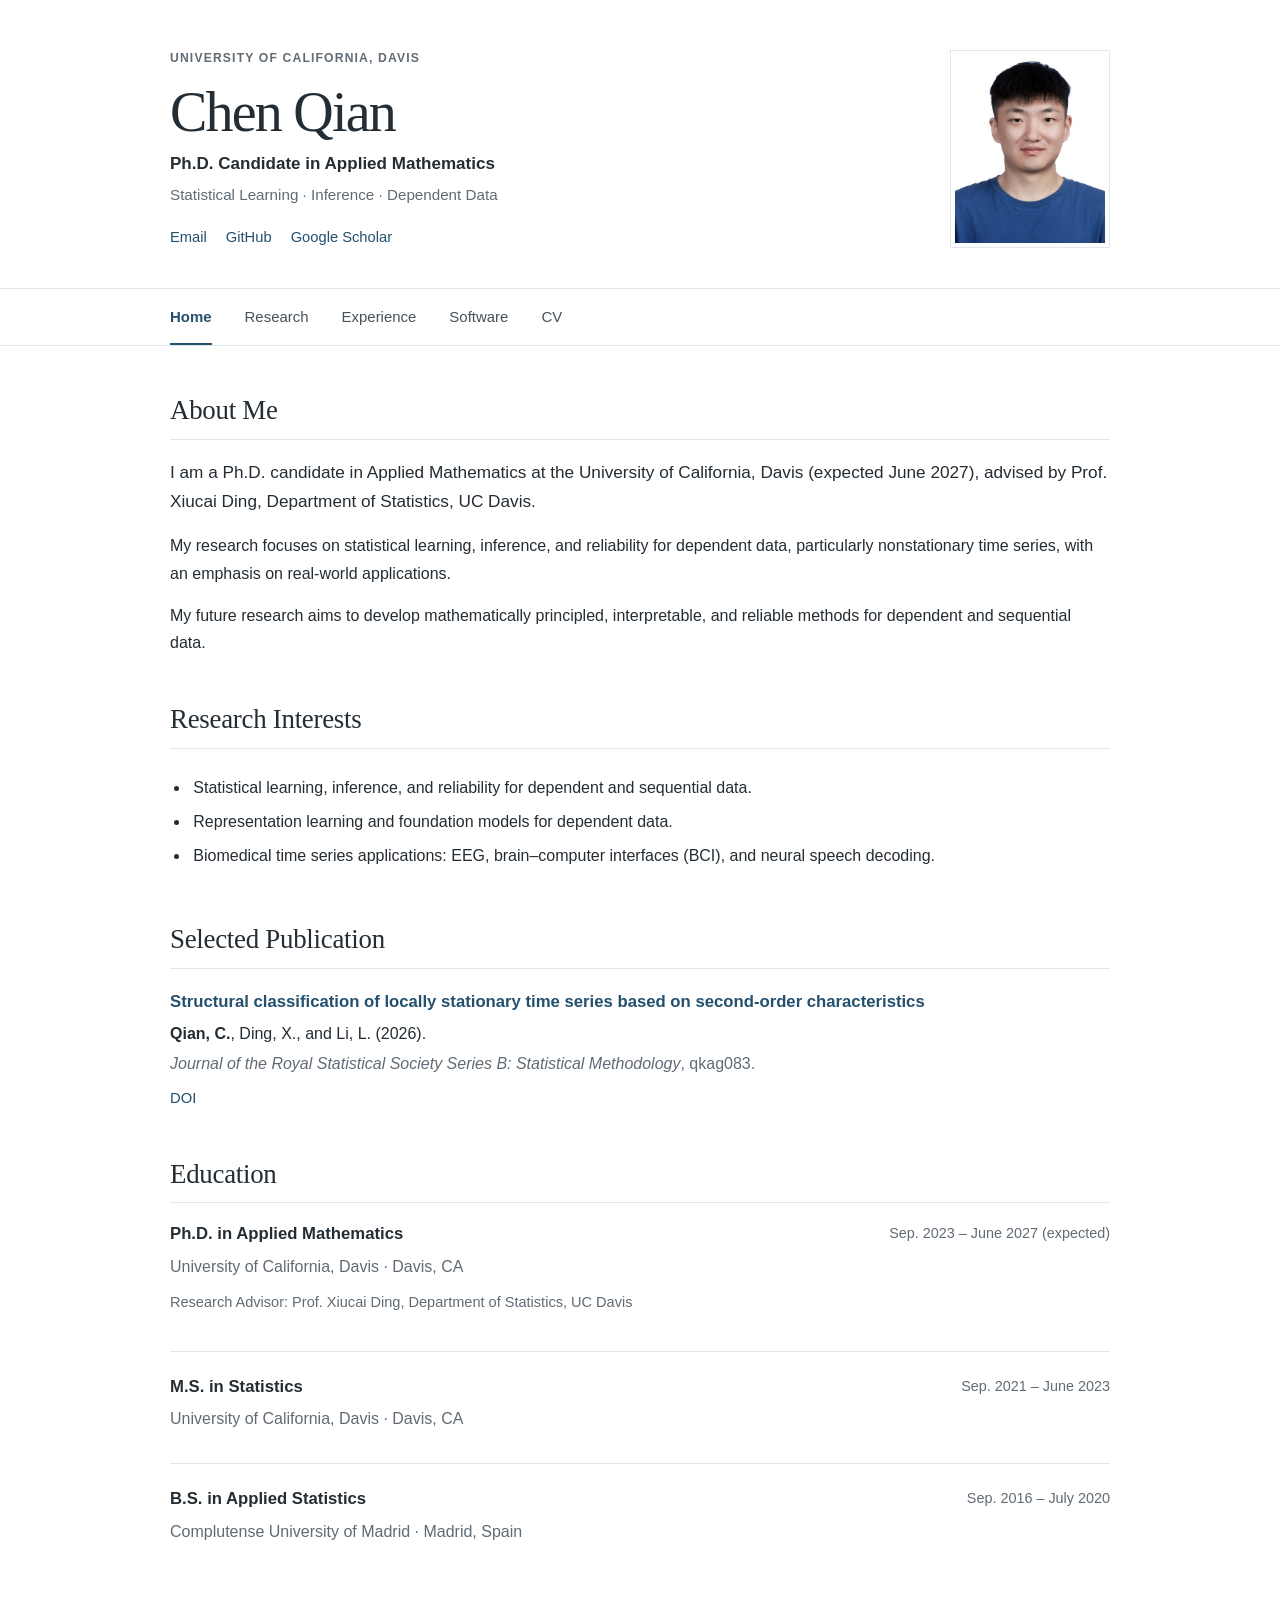
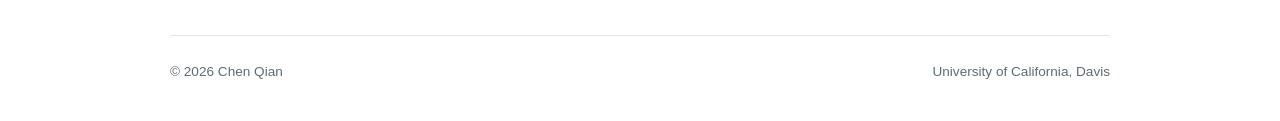
==== commit a939c81e: "Update academic site from October 21 CV and research statement" ====
--- a/index.html
+++ b/index.html
@@ -3,7 +3,7 @@
 <head>
   <meta charset="utf-8">
   <meta name="viewport" content="width=device-width, initial-scale=1">
-  <meta name="description" content="Chen Qian, Applied Mathematics Ph.D. candidate at UC Davis, researching time series, statistical learning, and inference for dependent data.">
+  <meta name="description" content="Chen Qian, Ph.D. candidate in Applied Mathematics at UC Davis. Research in statistical learning, inference, and reliability for dependent data, especially nonstationary time series.">
   <meta name="theme-color" content="#ffffff">
   <title>Home | Chen Qian</title>
   <link rel="icon" href="assets/favicon.svg" type="image/svg+xml">
@@ -17,7 +17,7 @@
       <p class="eyebrow">University of California, Davis</p>
       <h1><a href="index.html">Chen Qian</a></h1>
       <p class="title">Ph.D. Candidate in Applied Mathematics</p>
-      <p class="specialty">Time Series · Statistical Learning · Dependent Data</p>
+      <p class="specialty">Statistical Learning · Inference · Dependent Data</p>
       <div class="contact-row" aria-label="Contact and academic profiles">
         <a href="mailto:mrcqian@ucdavis.edu">Email</a>
         <a href="https://github.com/Chen20191020" target="_blank" rel="noopener noreferrer">GitHub</a>
@@ -35,40 +35,45 @@
       <a href="research.html">Research</a>
       <a href="experience.html">Experience</a>
       <a href="software.html">Software</a>
-      <a href="assets/Chen_Qian_CV.pdf" target="_blank" rel="noopener noreferrer">CV</a>
+      <a href="assets/Chen_Qian_CV.pdf?v=20261021" target="_blank" rel="noopener noreferrer">CV</a>
   </div>
 </nav>
 <main id="content">
 <section>
     <h2>About Me</h2>
-    <p class="lead">I am a Ph.D. candidate in Applied Mathematics at the University of California, Davis, advised by Professor Xiucai Ding. I expect to complete my Ph.D. in June 2027.</p>
-    <p>My research focuses on time series, statistical learning, and inference for dependent data. I develop methods for time series classification and time-varying dependence estimation, combining theoretical analysis with empirical evaluation. I am particularly interested in interpretable statistical methods that can address problems with real-world impact.</p>
-    <p>Previously, I received an M.S. in Statistics from UC Davis and a B.S. in Applied Statistics from the Complutense University of Madrid.</p>
+    <p class="lead">I am a Ph.D. candidate in Applied Mathematics at the University of California, Davis (expected June 2027), advised by Prof. Xiucai Ding, Department of Statistics, UC Davis.</p>
+    <p>My research focuses on statistical learning, inference, and reliability for dependent data, particularly nonstationary time series, with an emphasis on real-world applications.</p>
+    <p>My future research aims to develop mathematically principled, interpretable, and reliable methods for dependent and sequential data.</p>
   </section>
   <section>
     <h2>Research Interests</h2>
     <ul class="clean-list interest-list">
-      <li>Locally stationary time series</li>
-      <li>Classification of dependent data</li>
-      <li>Time-varying dependence estimation</li>
-      <li>Statistical inference and uncertainty quantification</li>
+      <li>Statistical learning, inference, and reliability for dependent and sequential data.</li>
+      <li>Representation learning and foundation models for dependent data.</li>
+      <li>Biomedical time series applications: EEG, brain–computer interfaces (BCI), and neural speech decoding.</li>
     </ul>
   </section>
   <section>
     <h2>Selected Publication</h2>
     <article class="publication">
       <h3><a href="https://doi.org/10.1093/jrsssb/qkag083" target="_blank" rel="noopener noreferrer">Structural classification of locally stationary time series based on second-order characteristics</a></h3>
-      <p class="authors"><strong>Chen Qian</strong>, Xiucai Ding, and Lexin Li (2026).</p>
+      <p class="authors"><strong>Qian, C.</strong>, Ding, X., and Li, L. (2026).</p>
       <p class="venue"><em>Journal of the Royal Statistical Society Series B: Statistical Methodology</em>, qkag083.</p>
-      <p class="entry-links"><a href="https://doi.org/10.1093/jrsssb/qkag083" target="_blank" rel="noopener noreferrer">DOI</a><a href="https://github.com/Chen20191020/TimeSeries_Classification" target="_blank" rel="noopener noreferrer">Code</a></p>
+      <p class="entry-links"><a href="https://doi.org/10.1093/jrsssb/qkag083" target="_blank" rel="noopener noreferrer">DOI</a></p>
     </article>
   </section>
   <section>
     <h2>Education</h2>
     <ul class="timeline">
-      <li><div class="entry-head"><div><h3>Ph.D. in Applied Mathematics</h3><p class="entry-org">University of California, Davis · Advisor: Prof. Xiucai Ding</p></div><time>Expected June 2027</time></div></li>
-      <li><div class="entry-head"><div><h3>M.S. in Statistics</h3><p class="entry-org">University of California, Davis</p></div><time>June 2023</time></div></li>
-      <li><div class="entry-head"><div><h3>B.S. in Applied Statistics</h3><p class="entry-org">Complutense University of Madrid</p></div><time>July 2020</time></div></li>
+      <li>
+        <div class="entry-head"><div><h3>Ph.D. in Applied Mathematics</h3><p class="entry-org">University of California, Davis · Davis, CA</p><p class="small">Research Advisor: Prof. Xiucai Ding, Department of Statistics, UC Davis</p></div><time>Sep. 2023 – June 2027 (expected)</time></div>
+      </li>
+      <li>
+        <div class="entry-head"><div><h3>M.S. in Statistics</h3><p class="entry-org">University of California, Davis · Davis, CA</p></div><time>Sep. 2021 – June 2023</time></div>
+      </li>
+      <li>
+        <div class="entry-head"><div><h3>B.S. in Applied Statistics</h3><p class="entry-org">Complutense University of Madrid · Madrid, Spain</p></div><time>Sep. 2016 – July 2020</time></div>
+      </li>
     </ul>
   </section>
 </main>
--- a/assets/styles.css
+++ b/assets/styles.css
@@ -44,7 +44,7 @@
 .small { color: var(--muted); font-size: .91rem; }
 .clean-list { margin: 0; padding-left: 1.27rem; }
 .clean-list li { margin: 7px 0; padding-left: 3px; }
-.interest-list { columns: 2; column-gap: 44px; }
+.interest-list { columns: 1; }
 .interest-list li { break-inside: avoid; }
 .timeline, .project-list, .publication-list, .software-list, .manuscript-list { margin: 0; padding: 0; list-style: none; }
 .timeline > li, .project-list > li, .software-list > li, .manuscript-list > li { border-bottom: 1px solid var(--line); padding: 0 0 21px; margin: 0 0 22px; }
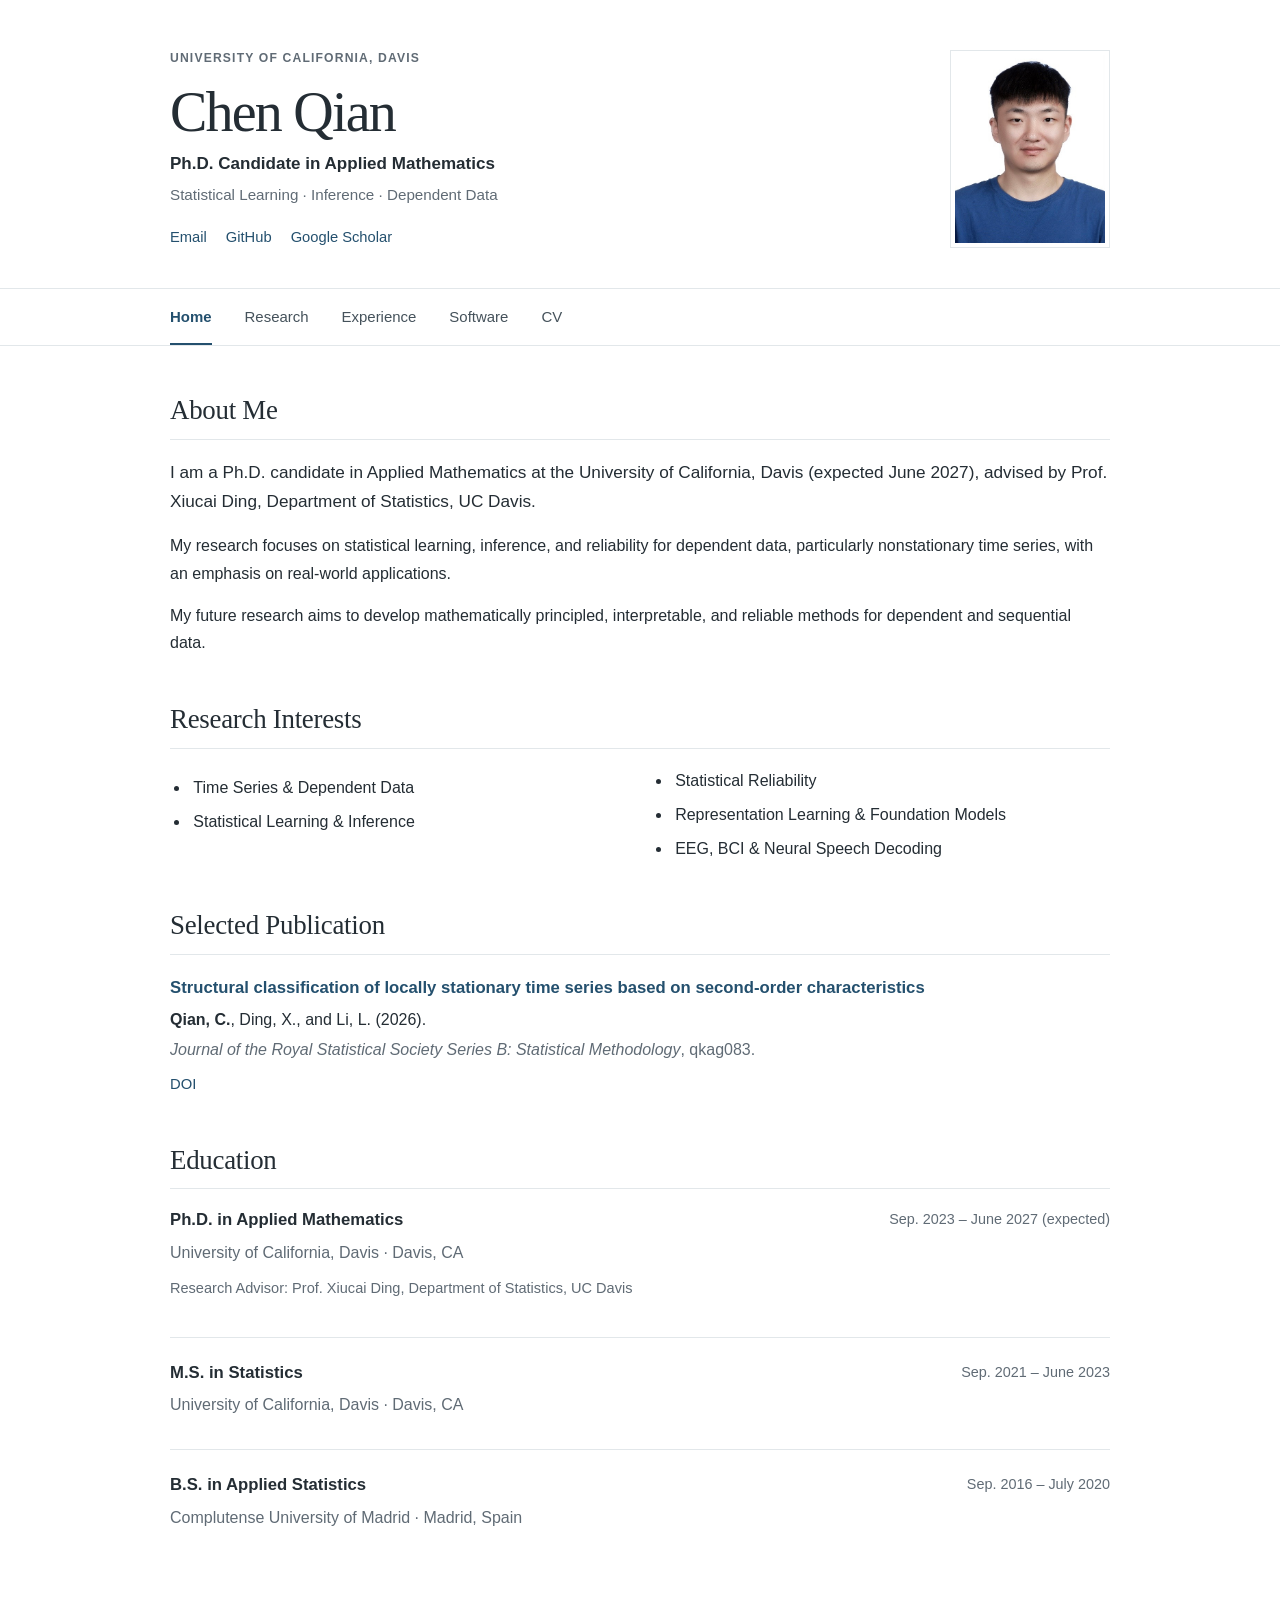
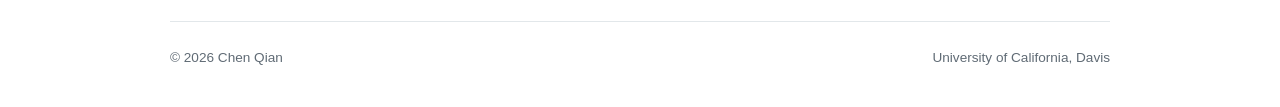
==== commit 52ce593b: "Update website to latest CV v3 and simplify research interests" ====
--- a/index.html
+++ b/index.html
@@ -35,7 +35,7 @@
       <a href="research.html">Research</a>
       <a href="experience.html">Experience</a>
       <a href="software.html">Software</a>
-      <a href="assets/Chen_Qian_CV.pdf?v=20261021" target="_blank" rel="noopener noreferrer">CV</a>
+      <a href="assets/Chen_Qian_CV.pdf?v=20261021-v3" target="_blank" rel="noopener noreferrer">CV</a>
   </div>
 </nav>
 <main id="content">
@@ -48,9 +48,11 @@
   <section>
     <h2>Research Interests</h2>
     <ul class="clean-list interest-list">
-      <li>Statistical learning, inference, and reliability for dependent and sequential data.</li>
-      <li>Representation learning and foundation models for dependent data.</li>
-      <li>Biomedical time series applications: EEG, brain–computer interfaces (BCI), and neural speech decoding.</li>
+      <li>Time Series &amp; Dependent Data</li>
+      <li>Statistical Learning &amp; Inference</li>
+      <li>Statistical Reliability</li>
+      <li>Representation Learning &amp; Foundation Models</li>
+      <li>EEG, BCI &amp; Neural Speech Decoding</li>
     </ul>
   </section>
   <section>
--- a/assets/styles.css
+++ b/assets/styles.css
@@ -44,7 +44,7 @@
 .small { color: var(--muted); font-size: .91rem; }
 .clean-list { margin: 0; padding-left: 1.27rem; }
 .clean-list li { margin: 7px 0; padding-left: 3px; }
-.interest-list { columns: 1; }
+.interest-list { columns: 2; column-gap: 44px; }
 .interest-list li { break-inside: avoid; }
 .timeline, .project-list, .publication-list, .software-list, .manuscript-list { margin: 0; padding: 0; list-style: none; }
 .timeline > li, .project-list > li, .software-list > li, .manuscript-list > li { border-bottom: 1px solid var(--line); padding: 0 0 21px; margin: 0 0 22px; }
